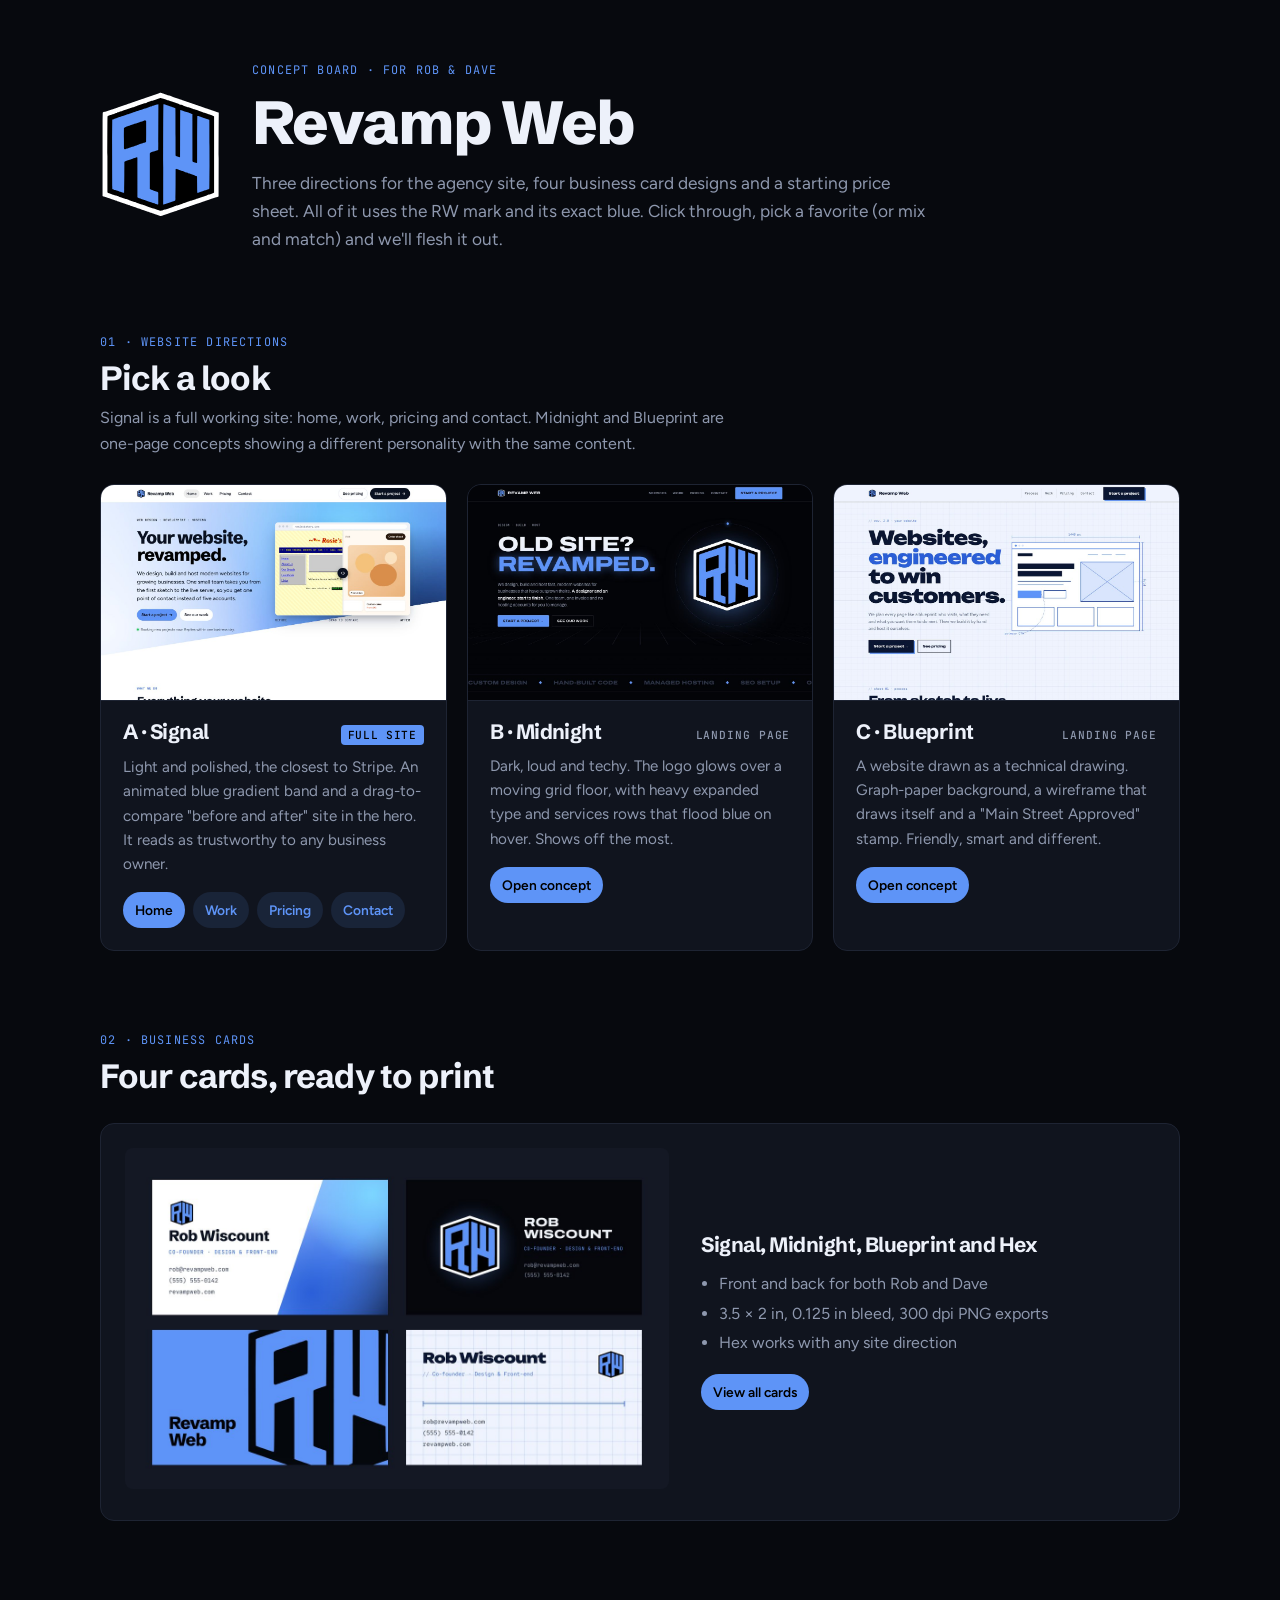
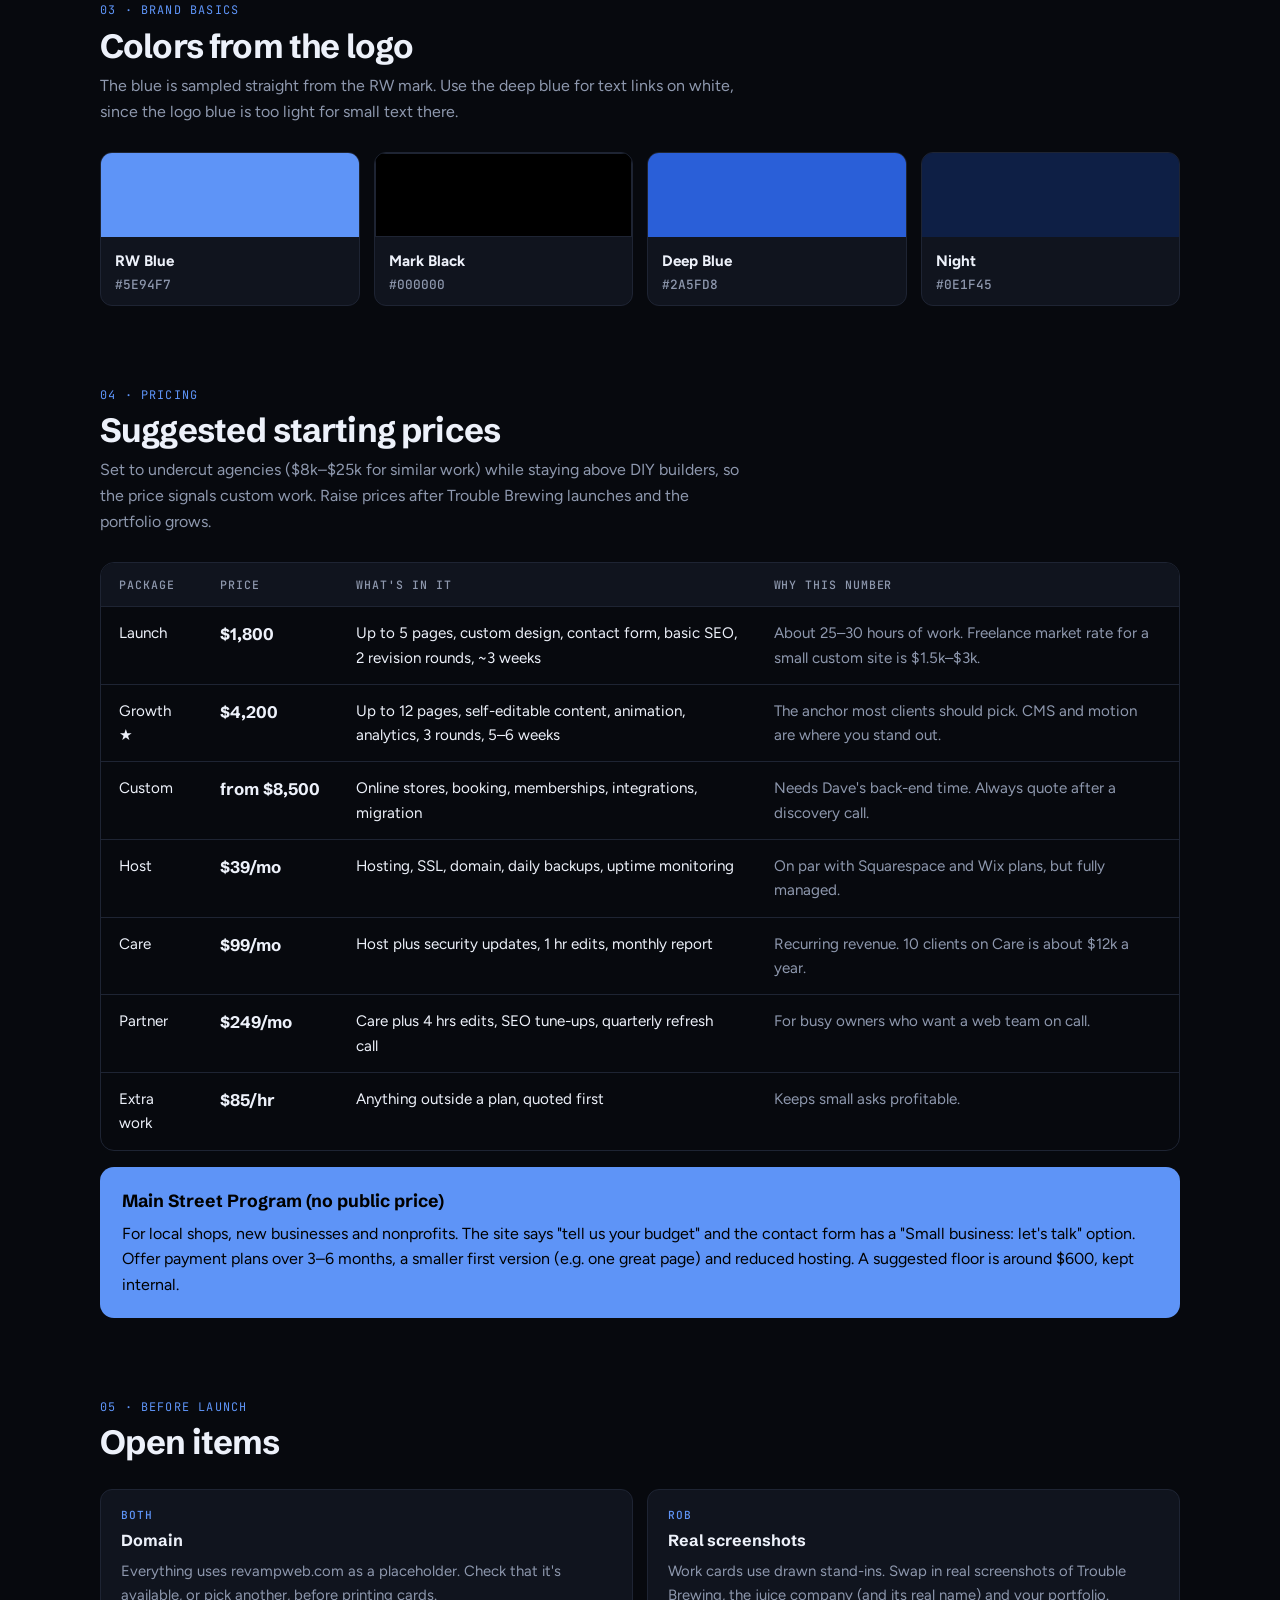
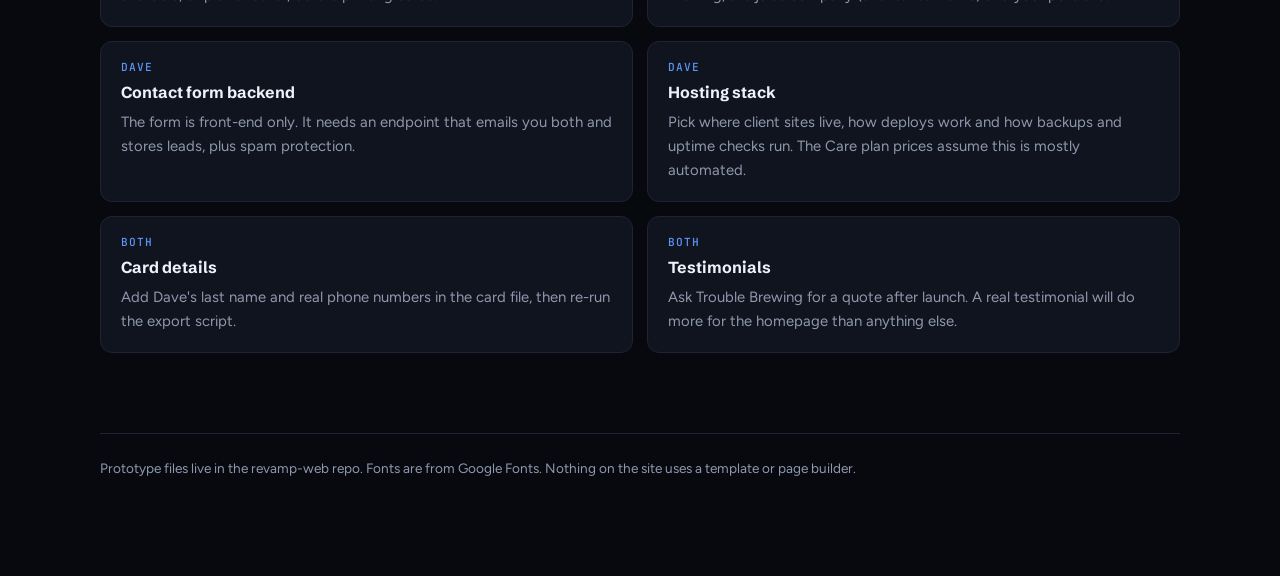
==== index.html @ d86d0ff5 "Add Revamp Web site concepts, brand assets and business cards - Signal: full 4-page site (home, work" ====
<!doctype html>
<html lang="en">
<head>
<meta charset="utf-8">
<meta name="viewport" content="width=device-width, initial-scale=1, viewport-fit=cover">
<title>Revamp Web Concepts</title>
<meta name="claude:viewport-fit-sides" content="cover">
<link rel="icon" href="assets/brand/rw-logo.svg" type="image/svg+xml">
<link rel="preconnect" href="https://fonts.googleapis.com">
<link rel="preconnect" href="https://fonts.gstatic.com" crossorigin>
<link rel="stylesheet" href="https://fonts.googleapis.com/css2?family=Figtree:wght@400;500;600;700&family=JetBrains+Mono:wght@500&family=Schibsted+Grotesk:wght@700;800&display=swap">
<style>
/* Concept board for Rob and Dave. Single dark look on purpose: the logo's black.
   Layout: one reading column, concept cards in a 3-up grid, reference tables below. */
:root {
  --bg: #07090E;
  --panel: #10141E;
  --line: #1E2433;
  --text: #EDF1FA;
  --dim: #8E98AE;
  --blue: #5E94F7;
  --display: "Schibsted Grotesk", "Helvetica Neue", Arial, sans-serif;
  --body: "Figtree", system-ui, sans-serif;
  --mono: "JetBrains Mono", ui-monospace, Menlo, monospace;
  color-scheme: dark;
}
*, *::before, *::after { box-sizing: border-box; }
[hidden] { display: none !important; }
body { margin: 0; background: var(--bg); color: var(--text); font-family: var(--body); line-height: 1.6; -webkit-font-smoothing: antialiased; }
a { color: var(--blue); }
:focus-visible { outline: 2px solid var(--blue); outline-offset: 3px; border-radius: 4px; }
h1, h2, h3 { font-family: var(--display); margin: 0; letter-spacing: -0.025em; line-height: 1.1; text-wrap: balance; }
p { margin: 0; }
.wrap { max-width: 1120px; margin-inline: auto; padding-block: 56px 96px; padding-left: max(20px, env(safe-area-inset-left, 0px)); padding-right: max(20px, env(safe-area-inset-right, 0px)); display: grid; gap: 80px; }
@media (max-width: 480px) { .wrap { padding-left: max(16px, env(safe-area-inset-left, 0px)); padding-right: max(16px, env(safe-area-inset-right, 0px)); } }
.wrap > * { min-width: 0; }
.label { font-family: var(--mono); font-size: .74rem; letter-spacing: .1em; text-transform: uppercase; color: var(--blue); }

.intro { display: grid; grid-template-columns: auto minmax(0, 1fr); gap: 32px; align-items: center; }
.intro img { width: 120px; }
.intro h1 { font-size: clamp(2.2rem, 1.4rem + 3vw, 3.8rem); font-weight: 800; margin-top: 8px; }
.intro p { color: var(--dim); margin-top: 14px; max-width: 62ch; font-size: 1.08rem; }
@media (max-width: 600px) { .intro { grid-template-columns: minmax(0, 1fr); } .intro img { width: 84px; } }

.sec-head { display: grid; gap: 8px; margin-bottom: 28px; }
.sec-head h2 { font-size: clamp(1.5rem, 1.2rem + 1.2vw, 2.1rem); }
.sec-head p { color: var(--dim); max-width: 64ch; }

.concepts { display: grid; grid-template-columns: repeat(3, minmax(0, 1fr)); gap: 20px; }
.concept { background: var(--panel); border: 1px solid var(--line); border-radius: 14px; overflow: hidden; display: grid; grid-template-rows: auto 1fr; transition: border-color .25s, transform .3s; }
.concept:hover { border-color: var(--blue); transform: translateY(-3px); }
.concept img { width: 100%; aspect-ratio: 16 / 10; object-fit: cover; object-position: top; display: block; border-bottom: 1px solid var(--line); max-width: 100%; }
.concept__body { padding: 20px 22px 22px; display: grid; gap: 10px; align-content: start; }
.concept h3 { font-size: 1.3rem; display: flex; justify-content: space-between; align-items: baseline; gap: 10px; }
.concept h3 span { font: 500 .7rem var(--mono); letter-spacing: .08em; text-transform: uppercase; color: var(--dim); }
.concept p { color: var(--dim); font-size: .95rem; }
.links { display: flex; flex-wrap: wrap; gap: 8px; margin-top: 6px; }
.links a { font-size: .86rem; font-weight: 600; text-decoration: none; padding: 7px 12px; border-radius: 99px; background: rgba(94,148,247,.12); }
.links a:first-child { background: var(--blue); color: #000; }
.links a:hover { background: rgba(94,148,247,.25); }
.links a:first-child:hover { background: #7AA8FA; }
.concept h3 .pick { font: 500 .7rem var(--mono); color: #000; background: var(--blue); padding: 3px 7px; border-radius: 4px; letter-spacing: .06em; }
@media (max-width: 900px) { .concepts { grid-template-columns: minmax(0, 1fr); max-width: 560px; } }

.cards-row { display: grid; grid-template-columns: minmax(0, 1.2fr) minmax(0, 1fr); gap: 32px; align-items: center; background: var(--panel); border: 1px solid var(--line); border-radius: 14px; padding: 24px; }
.cards-row img { width: 100%; border-radius: 8px; max-width: 100%; }
.cards-row ul { margin: 14px 0 18px; padding-left: 18px; color: var(--dim); display: grid; gap: 4px; }
@media (max-width: 800px) { .cards-row { grid-template-columns: minmax(0, 1fr); } }

.brand { display: grid; grid-template-columns: repeat(4, minmax(0, 1fr)); gap: 14px; }
.swatch { border-radius: 12px; overflow: hidden; border: 1px solid var(--line); background: var(--panel); }
.swatch i { display: block; height: 84px; }
.swatch div { padding: 12px 14px; display: grid; gap: 2px; }
.swatch b { font-size: .95rem; }
.swatch code { font: 500 .8rem var(--mono); color: var(--dim); user-select: all; }
@media (max-width: 760px) { .brand { grid-template-columns: repeat(2, minmax(0, 1fr)); } }

.table-wrap { overflow-x: auto; border: 1px solid var(--line); border-radius: 14px; }
table { width: 100%; border-collapse: collapse; min-width: 640px; font-size: .95rem; }
th, td { padding: 14px 18px; text-align: left; border-bottom: 1px solid var(--line); vertical-align: top; }
thead th { font: 500 .72rem var(--mono); letter-spacing: .08em; text-transform: uppercase; color: var(--dim); background: var(--panel); }
tbody tr:last-child td { border-bottom: 0; }
td.num { font-family: var(--display); font-weight: 700; white-space: nowrap; font-size: 1.05rem; }
td.why { color: var(--dim); }
.ms { margin-top: 16px; padding: 20px 22px; border-radius: 14px; background: var(--blue); color: #000; display: grid; gap: 6px; }
.ms b { font-family: var(--display); font-size: 1.1rem; }

.todo { display: grid; grid-template-columns: repeat(2, minmax(0, 1fr)); gap: 14px; }
.todo div { background: var(--panel); border: 1px solid var(--line); border-radius: 12px; padding: 18px 20px; display: grid; gap: 6px; align-content: start; }
.todo b { font-family: var(--display); }
.todo p { color: var(--dim); font-size: .93rem; }
.todo .who { font: 500 .7rem var(--mono); letter-spacing: .08em; text-transform: uppercase; color: var(--blue); }
@media (max-width: 700px) { .todo { grid-template-columns: minmax(0, 1fr); } }
footer { color: var(--dim); font-size: .85rem; border-top: 1px solid var(--line); padding-top: 24px; }
</style>
</head>
<body>
<div class="wrap">
  <header class="intro">
    <img src="assets/brand/rw-logo.svg" alt="Revamp Web logo">
    <div>
      <span class="label">Concept board · for Rob &amp; Dave</span>
      <h1>Revamp Web</h1>
      <p>Three directions for the agency site, four business card designs and a starting price sheet. All of it uses the RW mark and its exact blue. Click through, pick a favorite (or mix and match) and we'll flesh it out.</p>
    </div>
  </header>

  <section>
    <div class="sec-head">
      <span class="label">01 · Website directions</span>
      <h2>Pick a look</h2>
      <p>Signal is a full working site: home, work, pricing and contact. Midnight and Blueprint are one-page concepts showing a different personality with the same content.</p>
    </div>
    <div class="concepts">
      <article class="concept">
        <a href="site/index.html"><img src="assets/previews/signal.jpg" alt="Signal concept homepage"></a>
        <div class="concept__body">
          <h3>A · Signal <span class="pick">Full site</span></h3>
          <p>Light and polished, the closest to Stripe. An animated blue gradient band and a drag-to-compare "before and after" site in the hero. It reads as trustworthy to any business owner.</p>
          <div class="links"><a href="site/index.html">Home</a><a href="site/work.html">Work</a><a href="site/pricing.html">Pricing</a><a href="site/contact.html">Contact</a></div>
        </div>
      </article>
      <article class="concept">
        <a href="concepts/midnight.html"><img src="assets/previews/midnight.jpg" alt="Midnight concept homepage"></a>
        <div class="concept__body">
          <h3>B · Midnight <span>Landing page</span></h3>
          <p>Dark, loud and techy. The logo glows over a moving grid floor, with heavy expanded type and services rows that flood blue on hover. Shows off the most.</p>
          <div class="links"><a href="concepts/midnight.html">Open concept</a></div>
        </div>
      </article>
      <article class="concept">
        <a href="concepts/blueprint.html"><img src="assets/previews/blueprint.jpg" alt="Blueprint concept homepage"></a>
        <div class="concept__body">
          <h3>C · Blueprint <span>Landing page</span></h3>
          <p>A website drawn as a technical drawing. Graph-paper background, a wireframe that draws itself and a "Main Street Approved" stamp. Friendly, smart and different.</p>
          <div class="links"><a href="concepts/blueprint.html">Open concept</a></div>
        </div>
      </article>
    </div>
  </section>

  <section>
    <div class="sec-head">
      <span class="label">02 · Business cards</span>
      <h2>Four cards, ready to print</h2>
    </div>
    <div class="cards-row">
      <a href="business-cards/index.html"><img src="assets/previews/cards.jpg" alt="Four business card front designs"></a>
      <div>
        <h3 style="font-size:1.3rem">Signal, Midnight, Blueprint and Hex</h3>
        <ul>
          <li>Front and back for both Rob and Dave</li>
          <li>3.5 × 2 in, 0.125 in bleed, 300 dpi PNG exports</li>
          <li>Hex works with any site direction</li>
        </ul>
        <div class="links"><a href="business-cards/index.html">View all cards</a></div>
      </div>
    </div>
  </section>

  <section>
    <div class="sec-head">
      <span class="label">03 · Brand basics</span>
      <h2>Colors from the logo</h2>
      <p>The blue is sampled straight from the RW mark. Use the deep blue for text links on white, since the logo blue is too light for small text there.</p>
    </div>
    <div class="brand">
      <div class="swatch"><i style="background:#5E94F7"></i><div><b>RW Blue</b><code>#5E94F7</code></div></div>
      <div class="swatch"><i style="background:#000000;box-shadow:inset 0 0 0 1px #1E2433"></i><div><b>Mark Black</b><code>#000000</code></div></div>
      <div class="swatch"><i style="background:#2A5FD8"></i><div><b>Deep Blue</b><code>#2A5FD8</code></div></div>
      <div class="swatch"><i style="background:#0E1F45"></i><div><b>Night</b><code>#0E1F45</code></div></div>
    </div>
  </section>

  <section>
    <div class="sec-head">
      <span class="label">04 · Pricing</span>
      <h2>Suggested starting prices</h2>
      <p>Set to undercut agencies ($8k–$25k for similar work) while staying above DIY builders, so the price signals custom work. Raise prices after Trouble Brewing launches and the portfolio grows.</p>
    </div>
    <div class="table-wrap">
      <table>
        <thead><tr><th>Package</th><th>Price</th><th>What's in it</th><th>Why this number</th></tr></thead>
        <tbody>
          <tr><td>Launch</td><td class="num">$1,800</td><td>Up to 5 pages, custom design, contact form, basic SEO, 2 revision rounds, ~3 weeks</td><td class="why">About 25–30 hours of work. Freelance market rate for a small custom site is $1.5k–$3k.</td></tr>
          <tr><td>Growth ★</td><td class="num">$4,200</td><td>Up to 12 pages, self-editable content, animation, analytics, 3 rounds, 5–6 weeks</td><td class="why">The anchor most clients should pick. CMS and motion are where you stand out.</td></tr>
          <tr><td>Custom</td><td class="num">from $8,500</td><td>Online stores, booking, memberships, integrations, migration</td><td class="why">Needs Dave's back-end time. Always quote after a discovery call.</td></tr>
          <tr><td>Host</td><td class="num">$39/mo</td><td>Hosting, SSL, domain, daily backups, uptime monitoring</td><td class="why">On par with Squarespace and Wix plans, but fully managed.</td></tr>
          <tr><td>Care</td><td class="num">$99/mo</td><td>Host plus security updates, 1 hr edits, monthly report</td><td class="why">Recurring revenue. 10 clients on Care is about $12k a year.</td></tr>
          <tr><td>Partner</td><td class="num">$249/mo</td><td>Care plus 4 hrs edits, SEO tune-ups, quarterly refresh call</td><td class="why">For busy owners who want a web team on call.</td></tr>
          <tr><td>Extra work</td><td class="num">$85/hr</td><td>Anything outside a plan, quoted first</td><td class="why">Keeps small asks profitable.</td></tr>
        </tbody>
      </table>
    </div>
    <div class="ms">
      <b>Main Street Program (no public price)</b>
      <span>For local shops, new businesses and nonprofits. The site says "tell us your budget" and the contact form has a "Small business: let's talk" option. Offer payment plans over 3–6 months, a smaller first version (e.g. one great page) and reduced hosting. A suggested floor is around $600, kept internal.</span>
    </div>
  </section>

  <section>
    <div class="sec-head">
      <span class="label">05 · Before launch</span>
      <h2>Open items</h2>
    </div>
    <div class="todo">
      <div><span class="who">Both</span><b>Domain</b><p>Everything uses revampweb.com as a placeholder. Check that it's available, or pick another, before printing cards.</p></div>
      <div><span class="who">Rob</span><b>Real screenshots</b><p>Work cards use drawn stand-ins. Swap in real screenshots of Trouble Brewing, the juice company (and its real name) and your portfolio.</p></div>
      <div><span class="who">Dave</span><b>Contact form backend</b><p>The form is front-end only. It needs an endpoint that emails you both and stores leads, plus spam protection.</p></div>
      <div><span class="who">Dave</span><b>Hosting stack</b><p>Pick where client sites live, how deploys work and how backups and uptime checks run. The Care plan prices assume this is mostly automated.</p></div>
      <div><span class="who">Both</span><b>Card details</b><p>Add Dave's last name and real phone numbers in the card file, then re-run the export script.</p></div>
      <div><span class="who">Both</span><b>Testimonials</b><p>Ask Trouble Brewing for a quote after launch. A real testimonial will do more for the homepage than anything else.</p></div>
    </div>
  </section>

  <footer>Prototype files live in the revamp-web repo. Fonts are from Google Fonts. Nothing on the site uses a template or page builder.</footer>
</div>
</body>
</html>
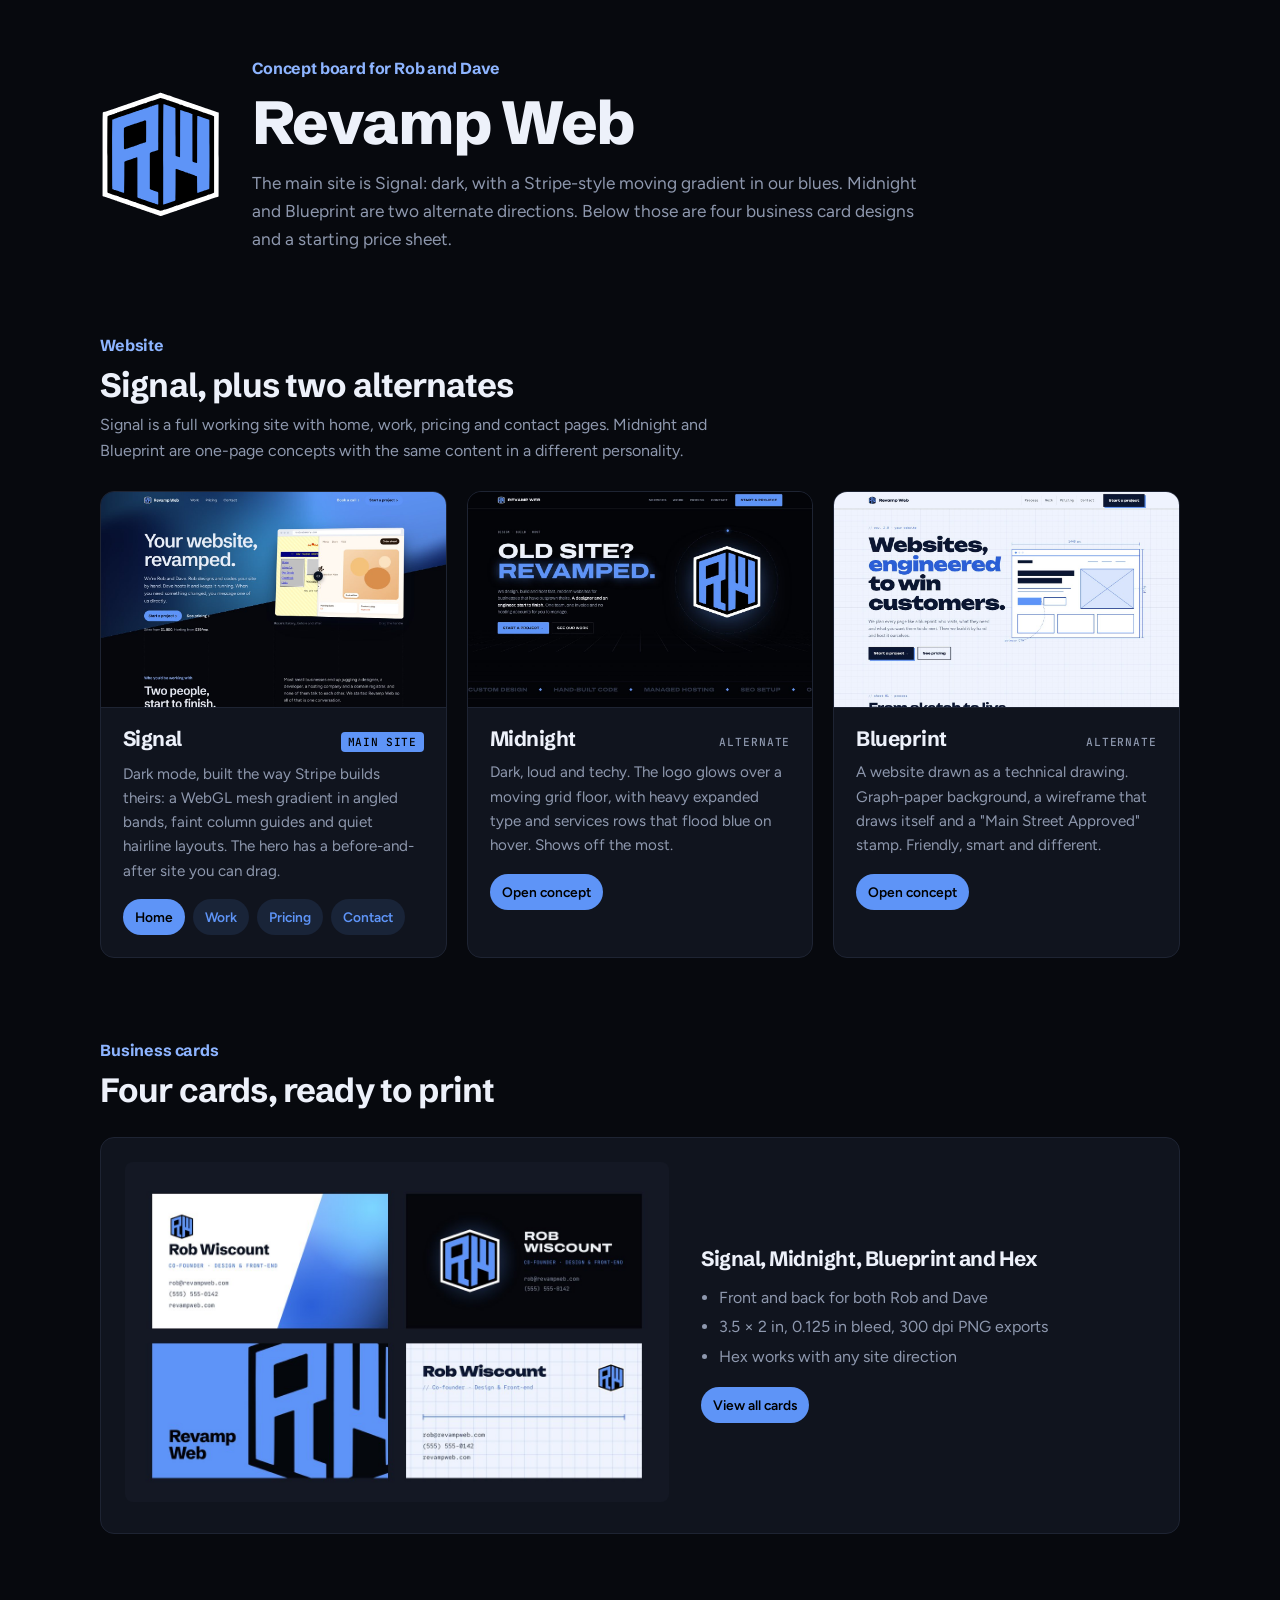
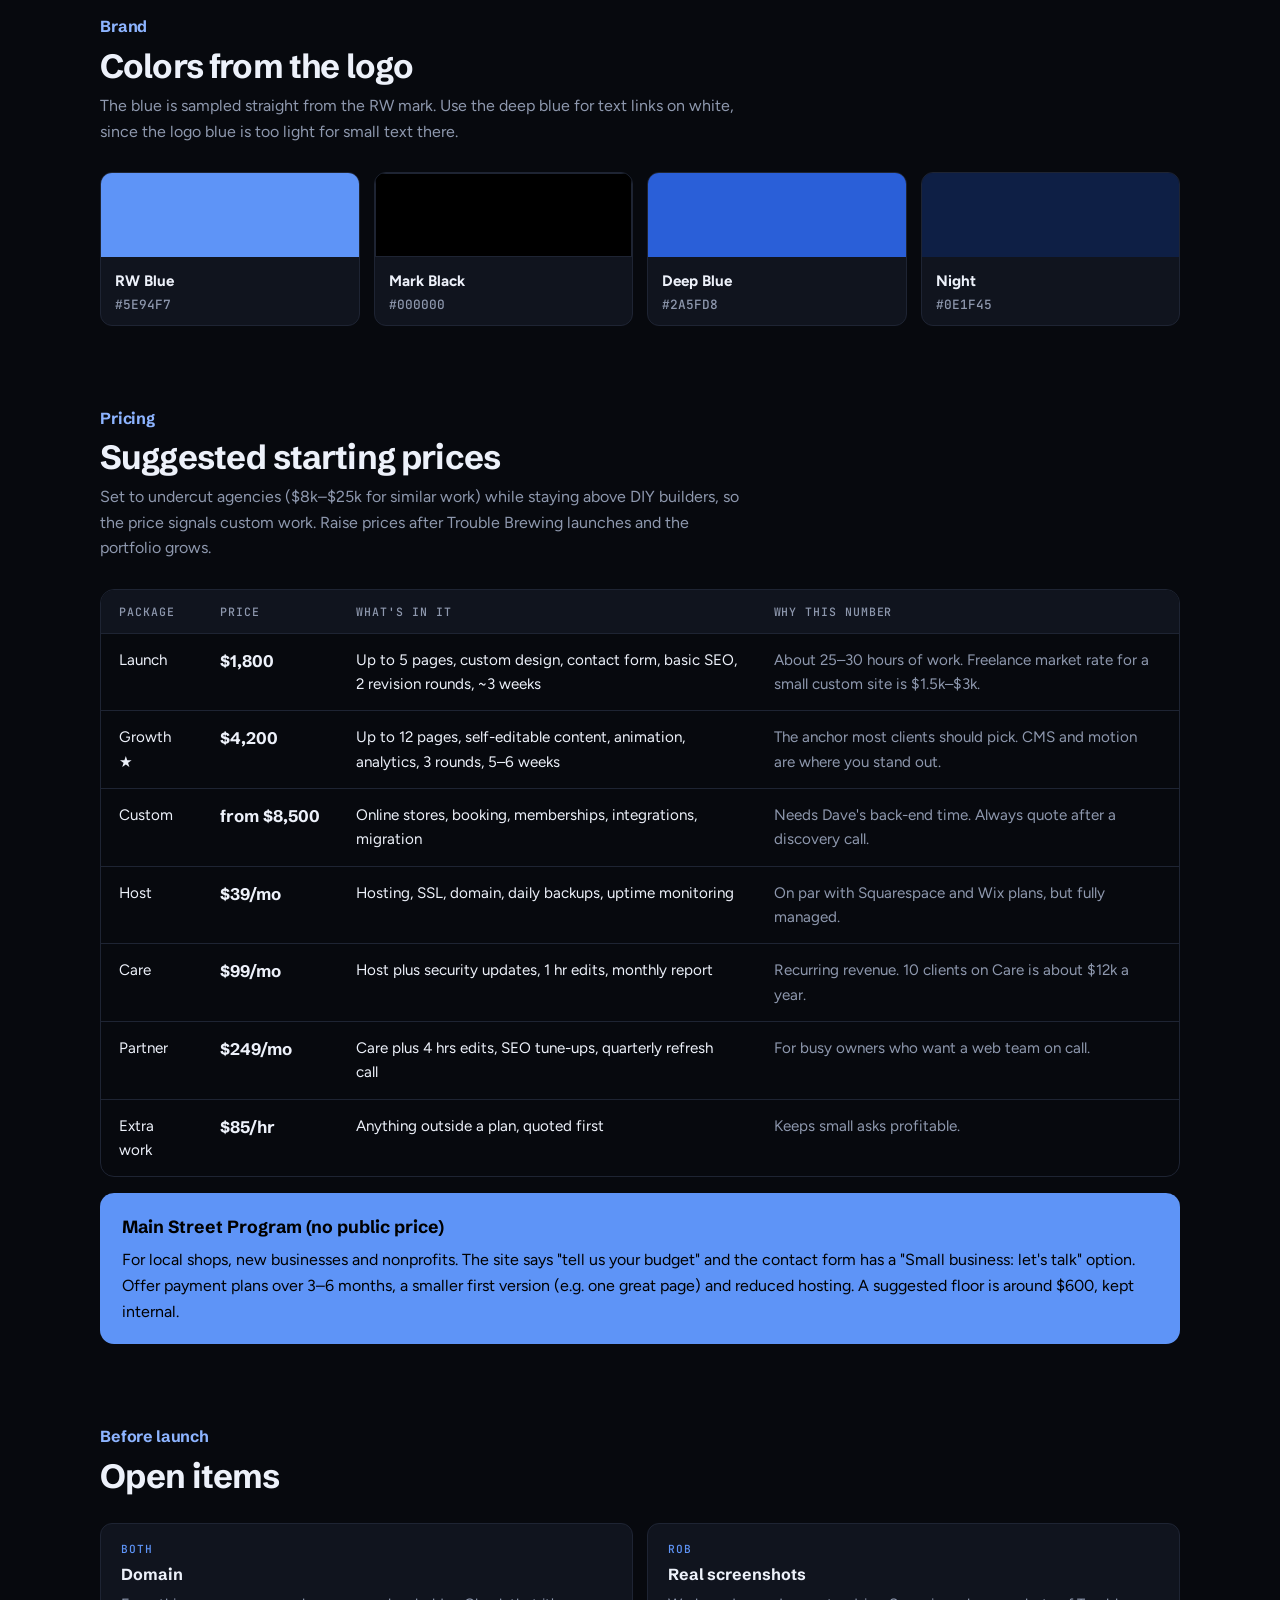
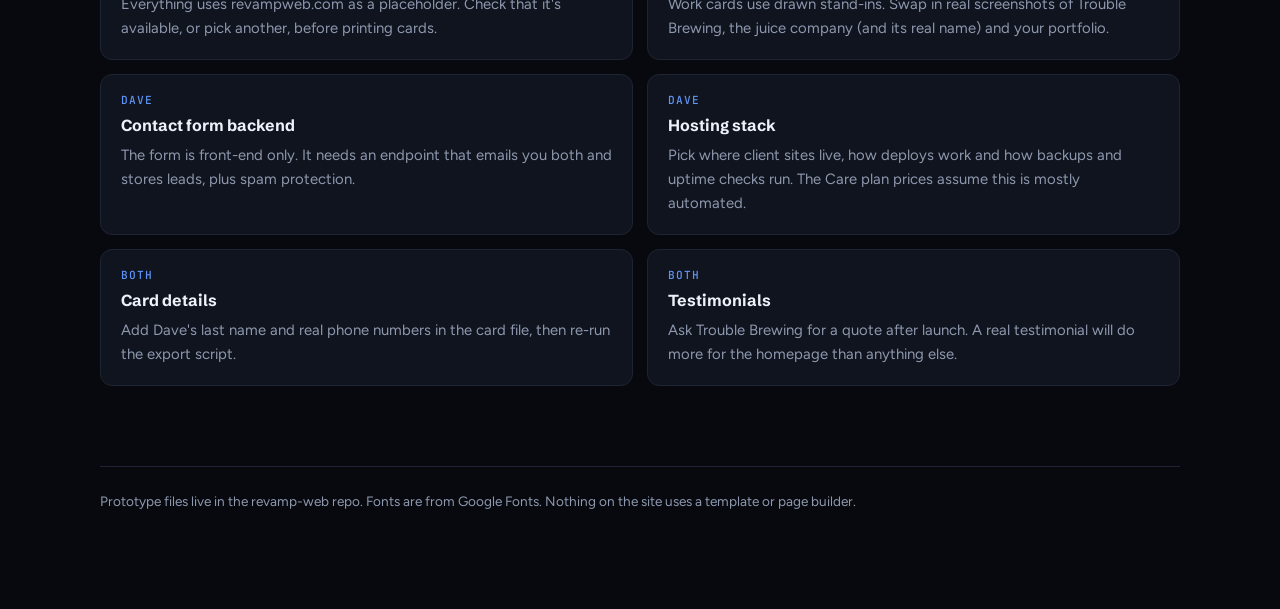
==== commit c01d2056: "Rebuild Signal in dark mode with a WebGL mesh gradient - New gradient.js: noise-displaced plane mesh" ====
--- a/index.html
+++ b/index.html
@@ -34,7 +34,7 @@
 .wrap { max-width: 1120px; margin-inline: auto; padding-block: 56px 96px; padding-left: max(20px, env(safe-area-inset-left, 0px)); padding-right: max(20px, env(safe-area-inset-right, 0px)); display: grid; gap: 80px; }
 @media (max-width: 480px) { .wrap { padding-left: max(16px, env(safe-area-inset-left, 0px)); padding-right: max(16px, env(safe-area-inset-right, 0px)); } }
 .wrap > * { min-width: 0; }
-.label { font-family: var(--mono); font-size: .74rem; letter-spacing: .1em; text-transform: uppercase; color: var(--blue); }
+.label { font-family: var(--display); font-weight: 700; font-size: 1rem; letter-spacing: -0.01em; color: #8DB4FF; }
 
 .intro { display: grid; grid-template-columns: auto minmax(0, 1fr); gap: 32px; align-items: center; }
 .intro img { width: 120px; }
@@ -99,31 +99,31 @@
   <header class="intro">
     <img src="assets/brand/rw-logo.svg" alt="Revamp Web logo">
     <div>
-      <span class="label">Concept board · for Rob &amp; Dave</span>
+      <span class="label">Concept board for Rob and Dave</span>
       <h1>Revamp Web</h1>
-      <p>Three directions for the agency site, four business card designs and a starting price sheet. All of it uses the RW mark and its exact blue. Click through, pick a favorite (or mix and match) and we'll flesh it out.</p>
+      <p>The main site is Signal: dark, with a Stripe-style moving gradient in our blues. Midnight and Blueprint are two alternate directions. Below those are four business card designs and a starting price sheet.</p>
     </div>
   </header>
 
   <section>
     <div class="sec-head">
-      <span class="label">01 · Website directions</span>
-      <h2>Pick a look</h2>
-      <p>Signal is a full working site: home, work, pricing and contact. Midnight and Blueprint are one-page concepts showing a different personality with the same content.</p>
+      <span class="label">Website</span>
+      <h2>Signal, plus two alternates</h2>
+      <p>Signal is a full working site with home, work, pricing and contact pages. Midnight and Blueprint are one-page concepts with the same content in a different personality.</p>
     </div>
     <div class="concepts">
       <article class="concept">
         <a href="site/index.html"><img src="assets/previews/signal.jpg" alt="Signal concept homepage"></a>
         <div class="concept__body">
-          <h3>A · Signal <span class="pick">Full site</span></h3>
-          <p>Light and polished, the closest to Stripe. An animated blue gradient band and a drag-to-compare "before and after" site in the hero. It reads as trustworthy to any business owner.</p>
+          <h3>Signal <span class="pick">Main site</span></h3>
+          <p>Dark mode, built the way Stripe builds theirs: a WebGL mesh gradient in angled bands, faint column guides and quiet hairline layouts. The hero has a before-and-after site you can drag.</p>
           <div class="links"><a href="site/index.html">Home</a><a href="site/work.html">Work</a><a href="site/pricing.html">Pricing</a><a href="site/contact.html">Contact</a></div>
         </div>
       </article>
       <article class="concept">
         <a href="concepts/midnight.html"><img src="assets/previews/midnight.jpg" alt="Midnight concept homepage"></a>
         <div class="concept__body">
-          <h3>B · Midnight <span>Landing page</span></h3>
+          <h3>Midnight <span>Alternate</span></h3>
           <p>Dark, loud and techy. The logo glows over a moving grid floor, with heavy expanded type and services rows that flood blue on hover. Shows off the most.</p>
           <div class="links"><a href="concepts/midnight.html">Open concept</a></div>
         </div>
@@ -131,7 +131,7 @@
       <article class="concept">
         <a href="concepts/blueprint.html"><img src="assets/previews/blueprint.jpg" alt="Blueprint concept homepage"></a>
         <div class="concept__body">
-          <h3>C · Blueprint <span>Landing page</span></h3>
+          <h3>Blueprint <span>Alternate</span></h3>
           <p>A website drawn as a technical drawing. Graph-paper background, a wireframe that draws itself and a "Main Street Approved" stamp. Friendly, smart and different.</p>
           <div class="links"><a href="concepts/blueprint.html">Open concept</a></div>
         </div>
@@ -141,7 +141,7 @@
 
   <section>
     <div class="sec-head">
-      <span class="label">02 · Business cards</span>
+      <span class="label">Business cards</span>
       <h2>Four cards, ready to print</h2>
     </div>
     <div class="cards-row">
@@ -160,7 +160,7 @@
 
   <section>
     <div class="sec-head">
-      <span class="label">03 · Brand basics</span>
+      <span class="label">Brand</span>
       <h2>Colors from the logo</h2>
       <p>The blue is sampled straight from the RW mark. Use the deep blue for text links on white, since the logo blue is too light for small text there.</p>
     </div>
@@ -174,7 +174,7 @@
 
   <section>
     <div class="sec-head">
-      <span class="label">04 · Pricing</span>
+      <span class="label">Pricing</span>
       <h2>Suggested starting prices</h2>
       <p>Set to undercut agencies ($8k–$25k for similar work) while staying above DIY builders, so the price signals custom work. Raise prices after Trouble Brewing launches and the portfolio grows.</p>
     </div>
@@ -200,7 +200,7 @@
 
   <section>
     <div class="sec-head">
-      <span class="label">05 · Before launch</span>
+      <span class="label">Before launch</span>
       <h2>Open items</h2>
     </div>
     <div class="todo">
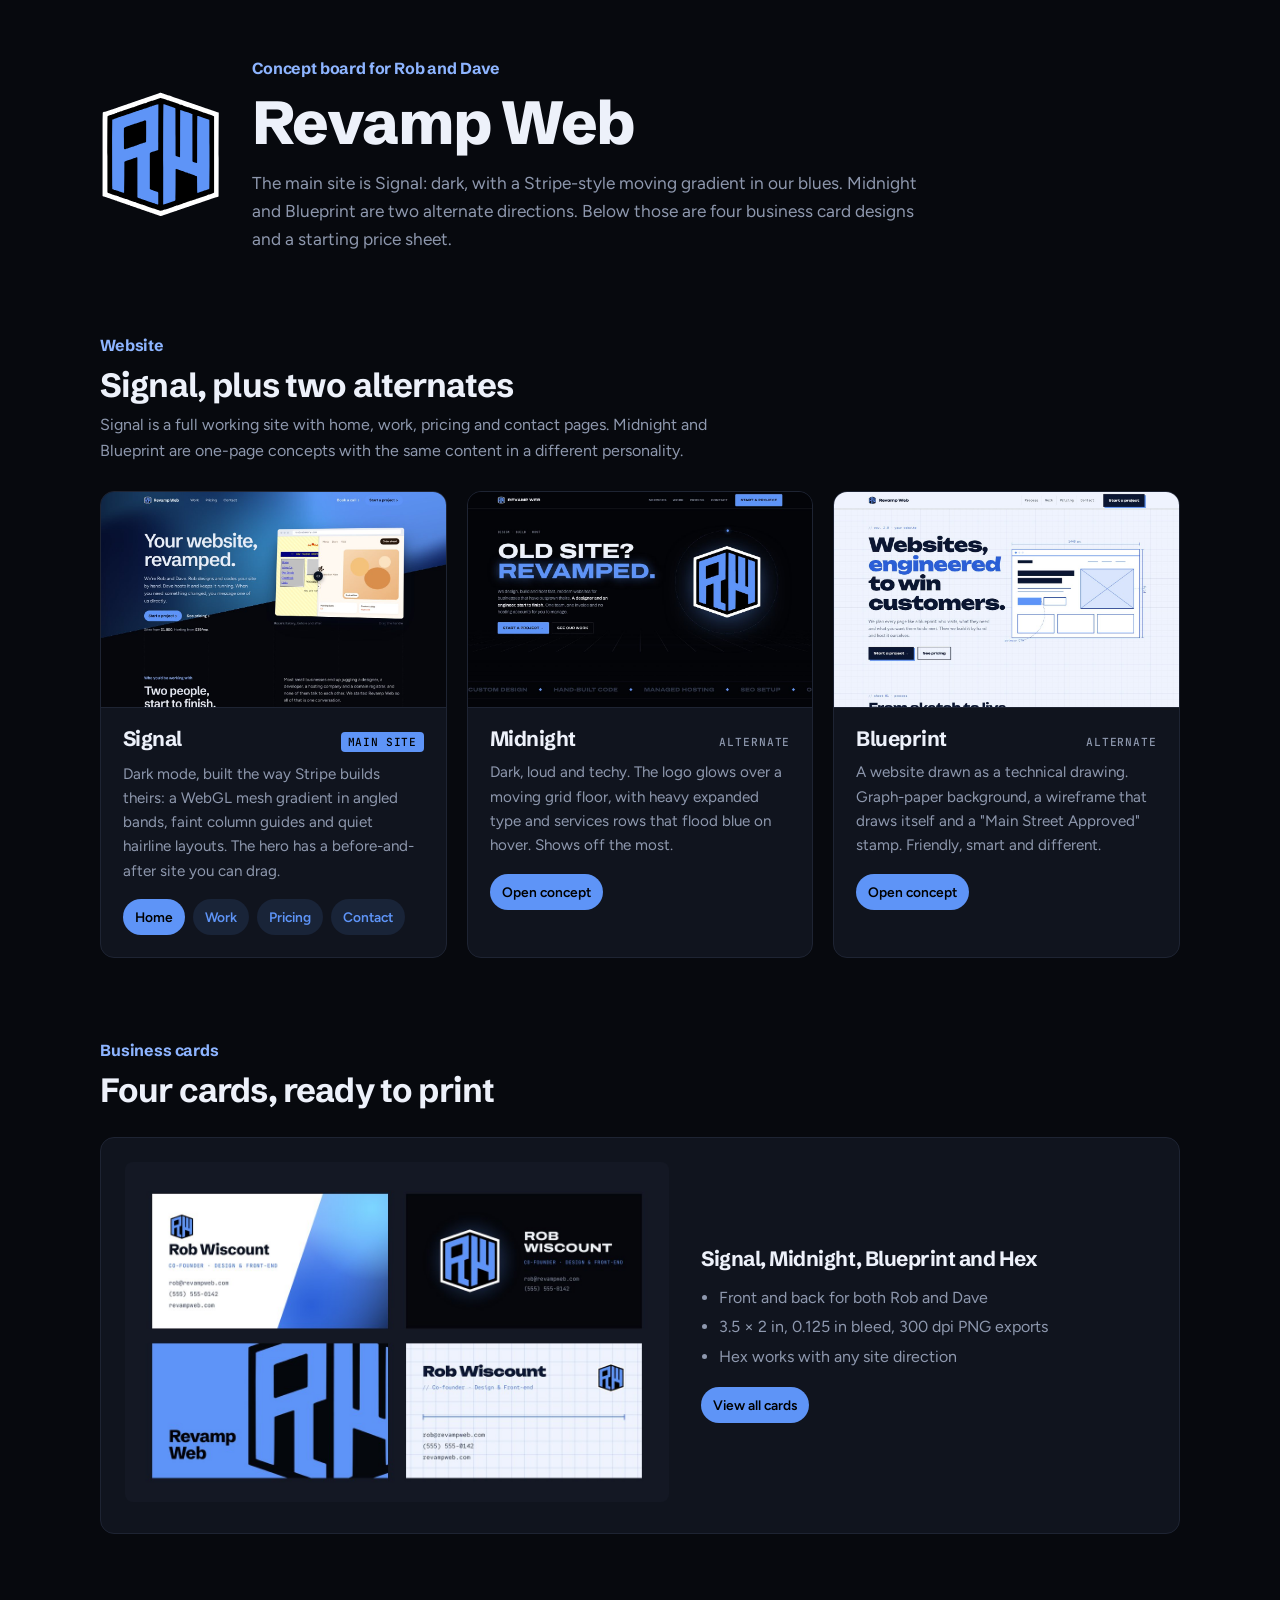
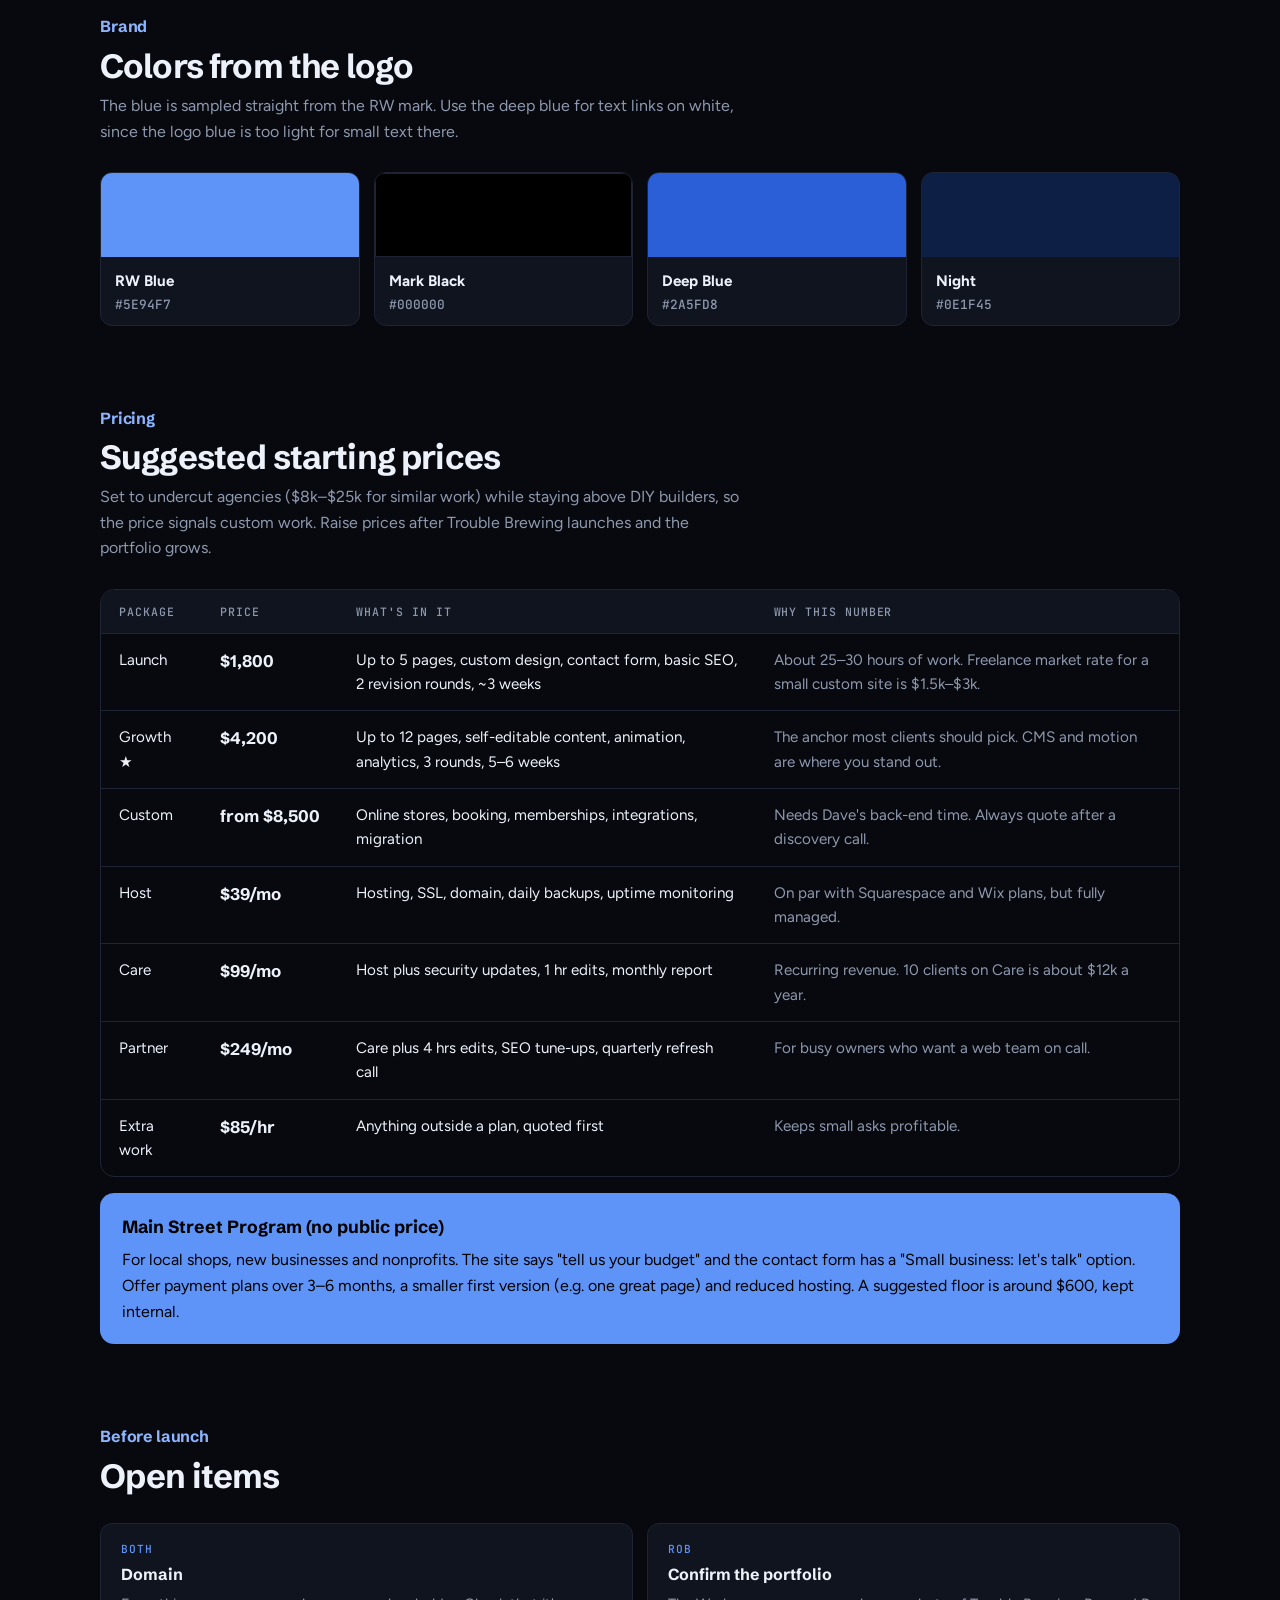
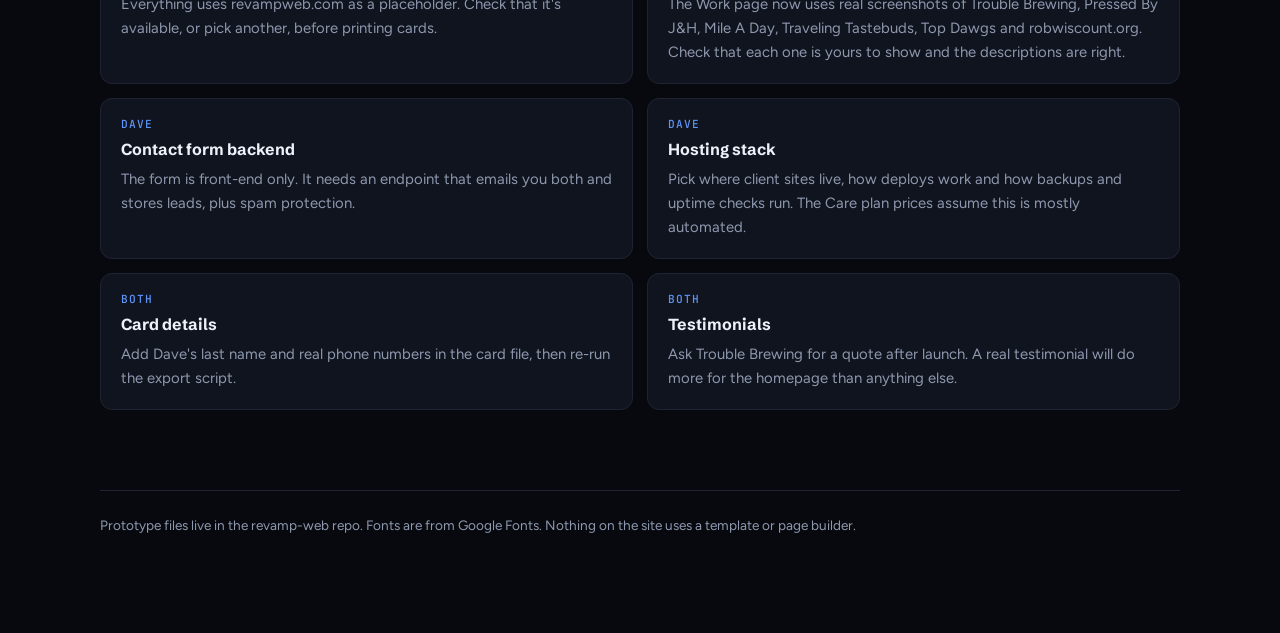
==== commit ea54ede4: "Use Rob's real projects as portfolio examples - Real screenshots of Trouble Brewing Coffee House, Pr" ====
--- a/index.html
+++ b/index.html
@@ -205,7 +205,7 @@
     </div>
     <div class="todo">
       <div><span class="who">Both</span><b>Domain</b><p>Everything uses revampweb.com as a placeholder. Check that it's available, or pick another, before printing cards.</p></div>
-      <div><span class="who">Rob</span><b>Real screenshots</b><p>Work cards use drawn stand-ins. Swap in real screenshots of Trouble Brewing, the juice company (and its real name) and your portfolio.</p></div>
+      <div><span class="who">Rob</span><b>Confirm the portfolio</b><p>The Work page now uses real screenshots of Trouble Brewing, Pressed By J&amp;H, Mile A Day, Traveling Tastebuds, Top Dawgs and robwiscount.org. Check that each one is yours to show and the descriptions are right.</p></div>
       <div><span class="who">Dave</span><b>Contact form backend</b><p>The form is front-end only. It needs an endpoint that emails you both and stores leads, plus spam protection.</p></div>
       <div><span class="who">Dave</span><b>Hosting stack</b><p>Pick where client sites live, how deploys work and how backups and uptime checks run. The Care plan prices assume this is mostly automated.</p></div>
       <div><span class="who">Both</span><b>Card details</b><p>Add Dave's last name and real phone numbers in the card file, then re-run the export script.</p></div>
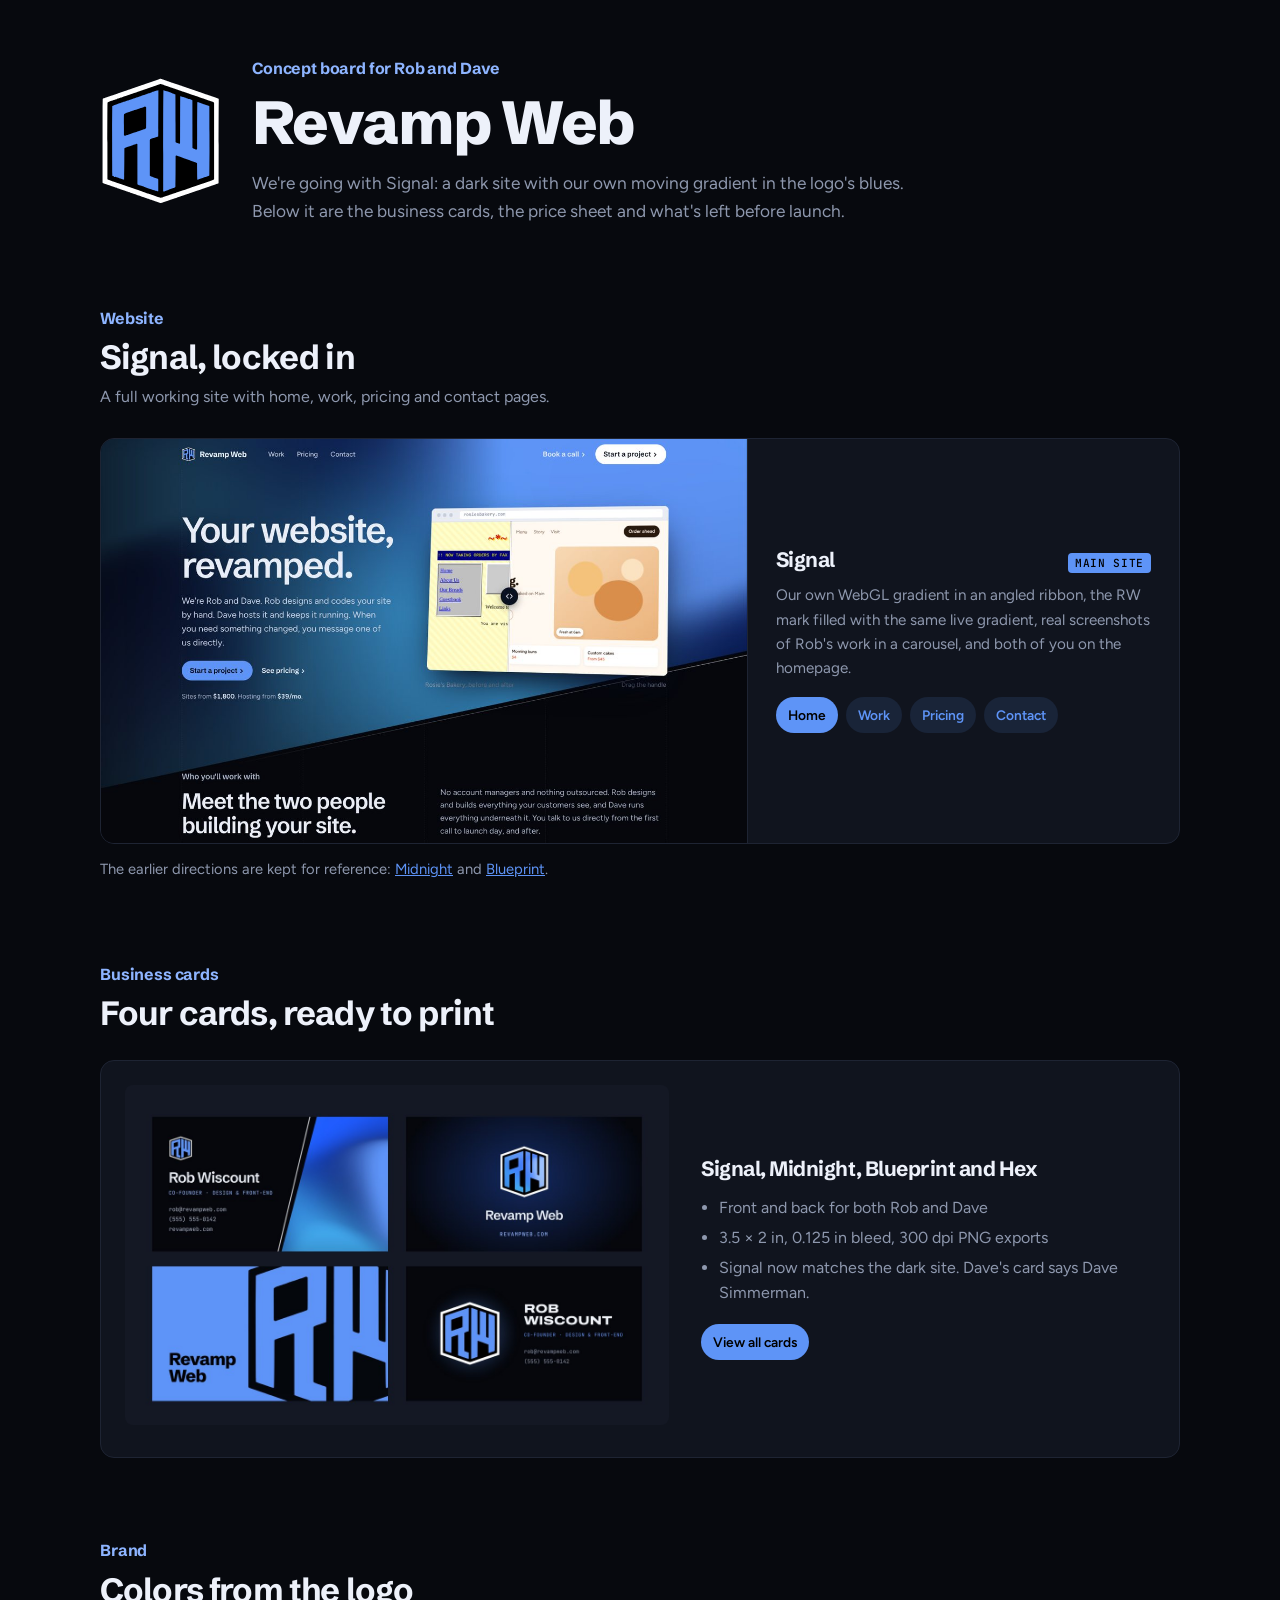
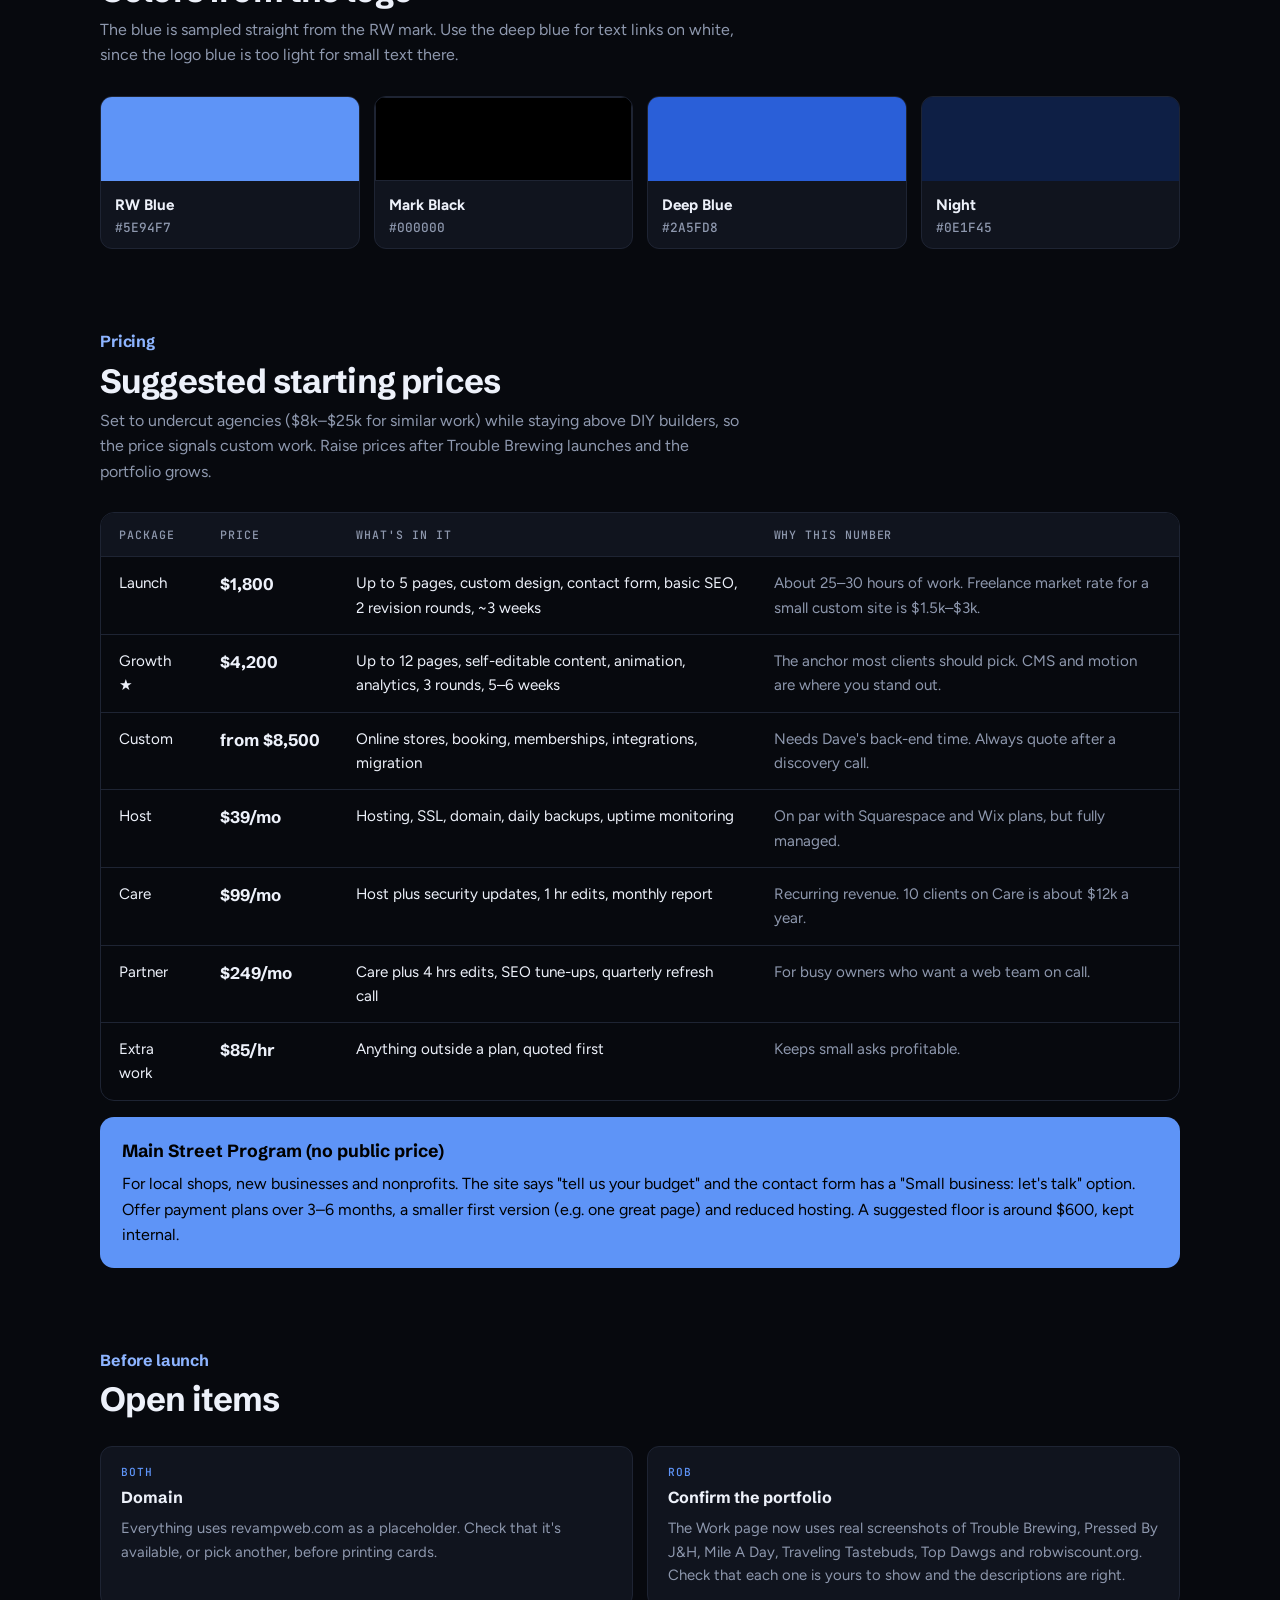
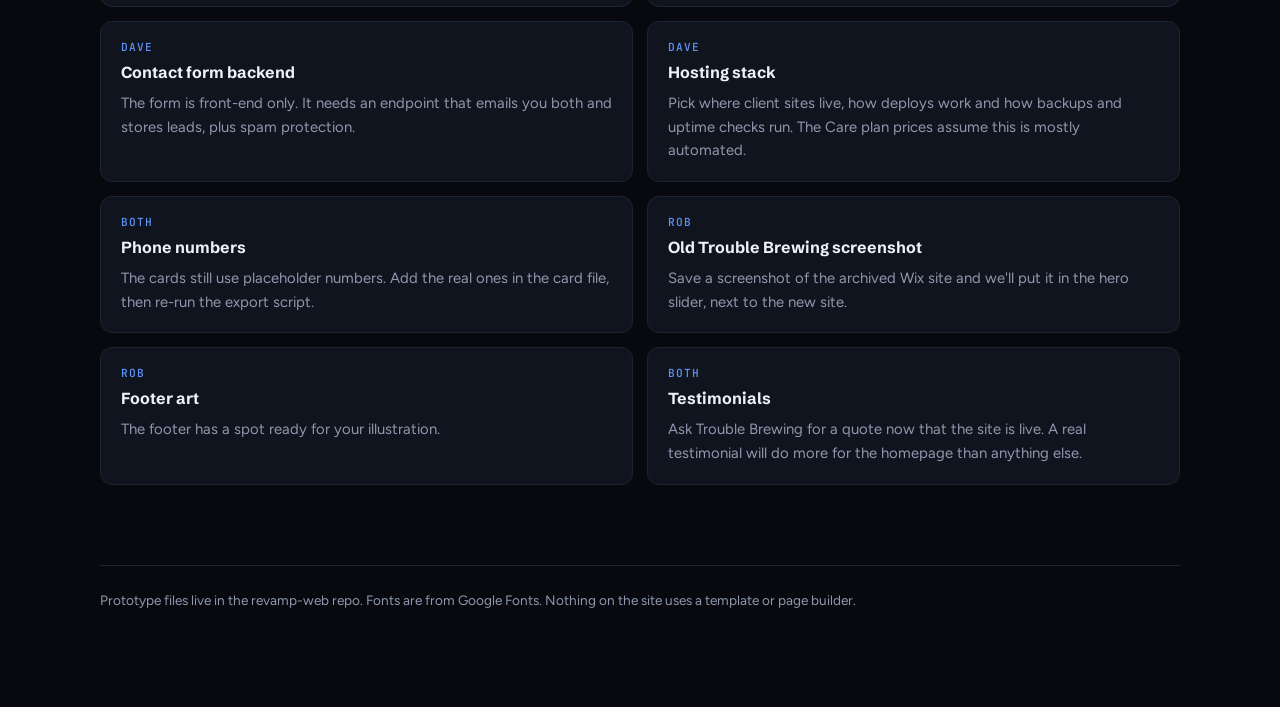
==== commit adaf6502: "Lock in Signal: team, launch checklist, work carousel, pricing, footer - Team section with Rob's and" ====
--- a/index.html
+++ b/index.html
@@ -59,6 +59,10 @@
 .links a:first-child { background: var(--blue); color: #000; }
 .links a:hover { background: rgba(94,148,247,.25); }
 .links a:first-child:hover { background: #7AA8FA; }
+.concept--main { display: grid; grid-template-columns: minmax(0, 1.5fr) minmax(0, 1fr); grid-template-rows: none; }
+.concept--main img { height: 100%; border-bottom: 0; border-right: 1px solid var(--line); }
+.concept--main .concept__body { align-content: center; padding: 28px; }
+@media (max-width: 800px) { .concept--main { grid-template-columns: minmax(0, 1fr); } .concept--main img { border-right: 0; border-bottom: 1px solid var(--line); } }
 .concept h3 .pick { font: 500 .7rem var(--mono); color: #000; background: var(--blue); padding: 3px 7px; border-radius: 4px; letter-spacing: .06em; }
 @media (max-width: 900px) { .concepts { grid-template-columns: minmax(0, 1fr); max-width: 560px; } }
 
@@ -101,42 +105,25 @@
     <div>
       <span class="label">Concept board for Rob and Dave</span>
       <h1>Revamp Web</h1>
-      <p>The main site is Signal: dark, with a Stripe-style moving gradient in our blues. Midnight and Blueprint are two alternate directions. Below those are four business card designs and a starting price sheet.</p>
+      <p>We're going with Signal: a dark site with our own moving gradient in the logo's blues. Below it are the business cards, the price sheet and what's left before launch.</p>
     </div>
   </header>
 
   <section>
     <div class="sec-head">
       <span class="label">Website</span>
-      <h2>Signal, plus two alternates</h2>
-      <p>Signal is a full working site with home, work, pricing and contact pages. Midnight and Blueprint are one-page concepts with the same content in a different personality.</p>
-    </div>
-    <div class="concepts">
-      <article class="concept">
-        <a href="site/index.html"><img src="assets/previews/signal.jpg" alt="Signal concept homepage"></a>
-        <div class="concept__body">
-          <h3>Signal <span class="pick">Main site</span></h3>
-          <p>Dark mode, built the way Stripe builds theirs: a WebGL mesh gradient in angled bands, faint column guides and quiet hairline layouts. The hero has a before-and-after site you can drag.</p>
-          <div class="links"><a href="site/index.html">Home</a><a href="site/work.html">Work</a><a href="site/pricing.html">Pricing</a><a href="site/contact.html">Contact</a></div>
-        </div>
-      </article>
-      <article class="concept">
-        <a href="concepts/midnight.html"><img src="assets/previews/midnight.jpg" alt="Midnight concept homepage"></a>
-        <div class="concept__body">
-          <h3>Midnight <span>Alternate</span></h3>
-          <p>Dark, loud and techy. The logo glows over a moving grid floor, with heavy expanded type and services rows that flood blue on hover. Shows off the most.</p>
-          <div class="links"><a href="concepts/midnight.html">Open concept</a></div>
-        </div>
-      </article>
-      <article class="concept">
-        <a href="concepts/blueprint.html"><img src="assets/previews/blueprint.jpg" alt="Blueprint concept homepage"></a>
-        <div class="concept__body">
-          <h3>Blueprint <span>Alternate</span></h3>
-          <p>A website drawn as a technical drawing. Graph-paper background, a wireframe that draws itself and a "Main Street Approved" stamp. Friendly, smart and different.</p>
-          <div class="links"><a href="concepts/blueprint.html">Open concept</a></div>
-        </div>
-      </article>
-    </div>
+      <h2>Signal, locked in</h2>
+      <p>A full working site with home, work, pricing and contact pages.</p>
+    </div>
+    <article class="concept concept--main">
+      <a href="site/index.html"><img src="assets/previews/signal.jpg" alt="Signal homepage"></a>
+      <div class="concept__body">
+        <h3>Signal <span class="pick">Main site</span></h3>
+        <p>Our own WebGL gradient in an angled ribbon, the RW mark filled with the same live gradient, real screenshots of Rob's work in a carousel, and both of you on the homepage.</p>
+        <div class="links"><a href="site/index.html">Home</a><a href="site/work.html">Work</a><a href="site/pricing.html">Pricing</a><a href="site/contact.html">Contact</a></div>
+      </div>
+    </article>
+    <p style="color:var(--dim);font-size:.92rem;margin-top:14px">The earlier directions are kept for reference: <a href="concepts/midnight.html">Midnight</a> and <a href="concepts/blueprint.html">Blueprint</a>.</p>
   </section>
 
   <section>
@@ -151,7 +138,7 @@
         <ul>
           <li>Front and back for both Rob and Dave</li>
           <li>3.5 × 2 in, 0.125 in bleed, 300 dpi PNG exports</li>
-          <li>Hex works with any site direction</li>
+          <li>Signal now matches the dark site. Dave's card says Dave Simmerman.</li>
         </ul>
         <div class="links"><a href="business-cards/index.html">View all cards</a></div>
       </div>
@@ -208,8 +195,10 @@
       <div><span class="who">Rob</span><b>Confirm the portfolio</b><p>The Work page now uses real screenshots of Trouble Brewing, Pressed By J&amp;H, Mile A Day, Traveling Tastebuds, Top Dawgs and robwiscount.org. Check that each one is yours to show and the descriptions are right.</p></div>
       <div><span class="who">Dave</span><b>Contact form backend</b><p>The form is front-end only. It needs an endpoint that emails you both and stores leads, plus spam protection.</p></div>
       <div><span class="who">Dave</span><b>Hosting stack</b><p>Pick where client sites live, how deploys work and how backups and uptime checks run. The Care plan prices assume this is mostly automated.</p></div>
-      <div><span class="who">Both</span><b>Card details</b><p>Add Dave's last name and real phone numbers in the card file, then re-run the export script.</p></div>
-      <div><span class="who">Both</span><b>Testimonials</b><p>Ask Trouble Brewing for a quote after launch. A real testimonial will do more for the homepage than anything else.</p></div>
+      <div><span class="who">Both</span><b>Phone numbers</b><p>The cards still use placeholder numbers. Add the real ones in the card file, then re-run the export script.</p></div>
+      <div><span class="who">Rob</span><b>Old Trouble Brewing screenshot</b><p>Save a screenshot of the archived Wix site and we'll put it in the hero slider, next to the new site.</p></div>
+      <div><span class="who">Rob</span><b>Footer art</b><p>The footer has a spot ready for your illustration.</p></div>
+      <div><span class="who">Both</span><b>Testimonials</b><p>Ask Trouble Brewing for a quote now that the site is live. A real testimonial will do more for the homepage than anything else.</p></div>
     </div>
   </section>
 
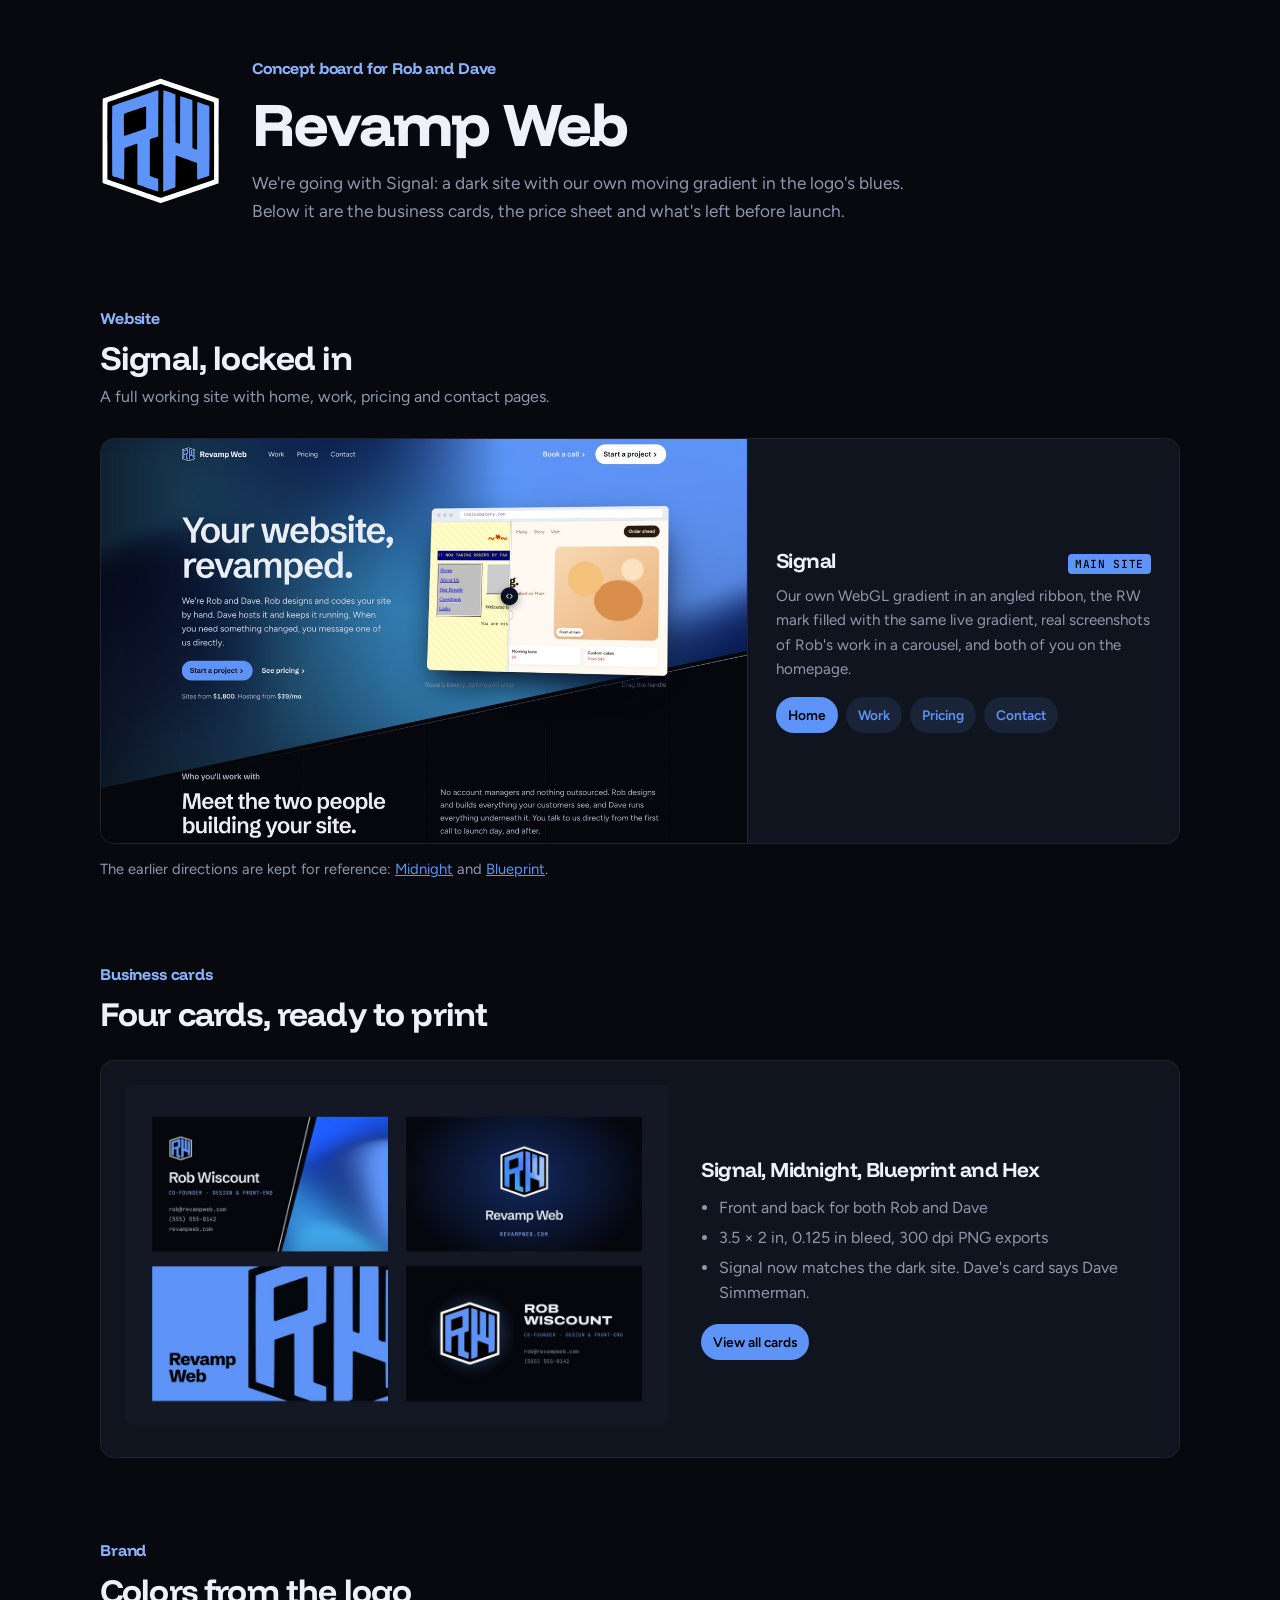
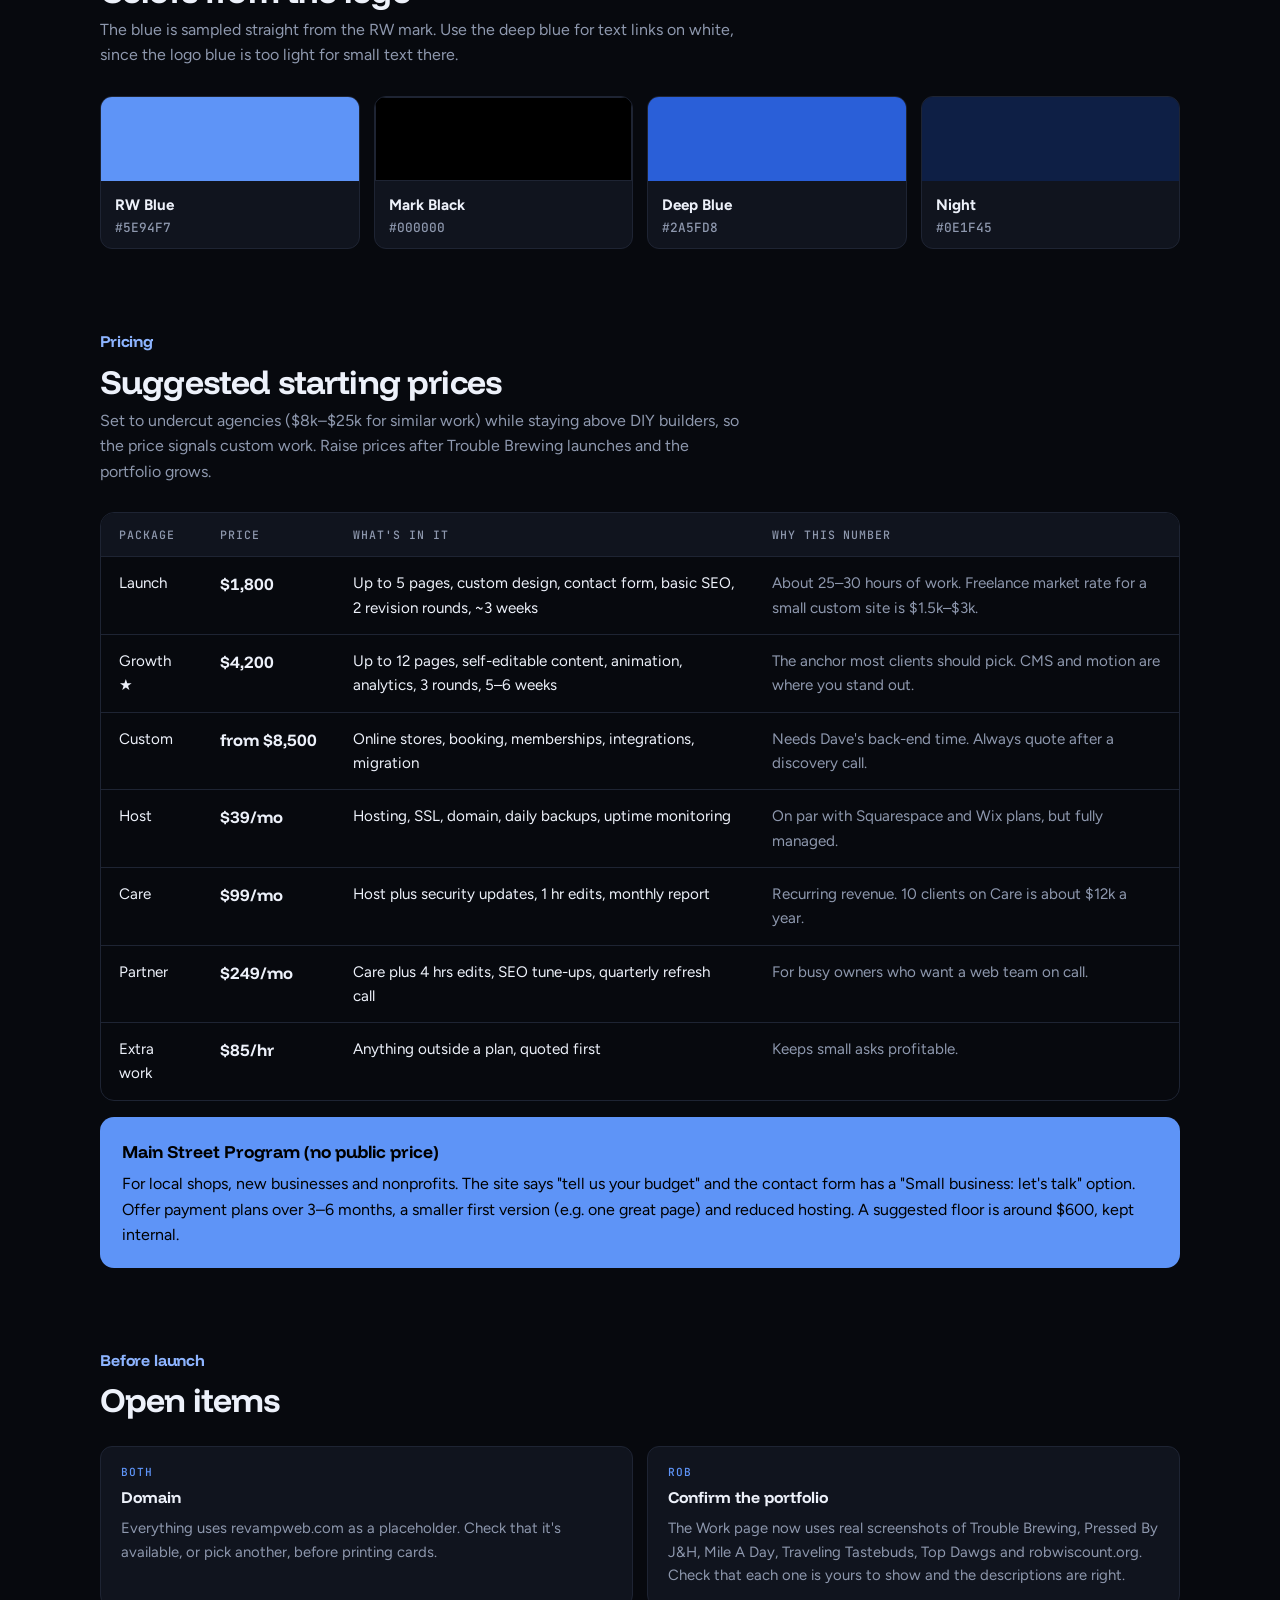
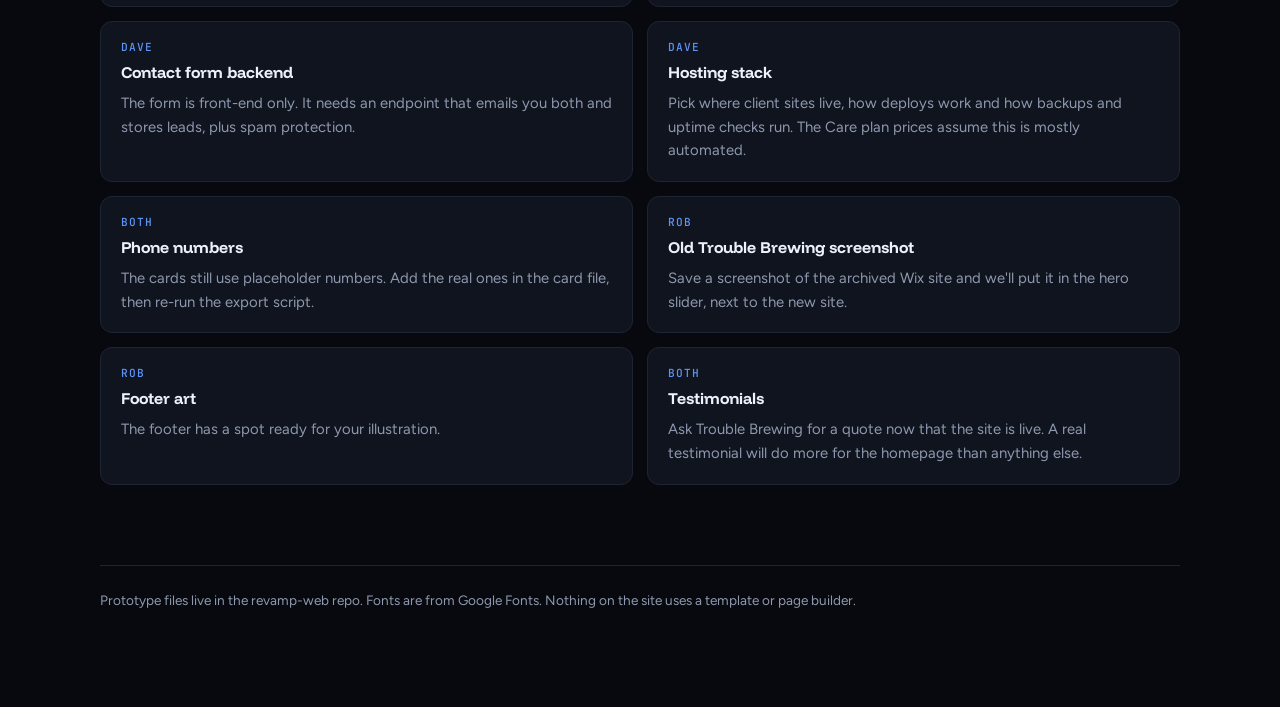
==== commit d2dfeb09: "Footer art with animated light; Funnel Display for titles - Footer uses Rob's RW sculpture image wit" ====
--- a/index.html
+++ b/index.html
@@ -8,7 +8,7 @@
 <link rel="icon" href="assets/brand/rw-logo.svg" type="image/svg+xml">
 <link rel="preconnect" href="https://fonts.googleapis.com">
 <link rel="preconnect" href="https://fonts.gstatic.com" crossorigin>
-<link rel="stylesheet" href="https://fonts.googleapis.com/css2?family=Figtree:wght@400;500;600;700&family=JetBrains+Mono:wght@500&family=Schibsted+Grotesk:wght@700;800&display=swap">
+<link rel="stylesheet" href="https://fonts.googleapis.com/css2?family=Figtree:wght@400;500;600;700&family=JetBrains+Mono:wght@500&family=Funnel+Display:wght@500;600;700&display=swap">
 <style>
 /* Concept board for Rob and Dave. Single dark look on purpose: the logo's black.
    Layout: one reading column, concept cards in a 3-up grid, reference tables below. */
@@ -19,7 +19,7 @@
   --text: #EDF1FA;
   --dim: #8E98AE;
   --blue: #5E94F7;
-  --display: "Schibsted Grotesk", "Helvetica Neue", Arial, sans-serif;
+  --display: "Funnel Display", "Helvetica Neue", Arial, sans-serif;
   --body: "Figtree", system-ui, sans-serif;
   --mono: "JetBrains Mono", ui-monospace, Menlo, monospace;
   color-scheme: dark;
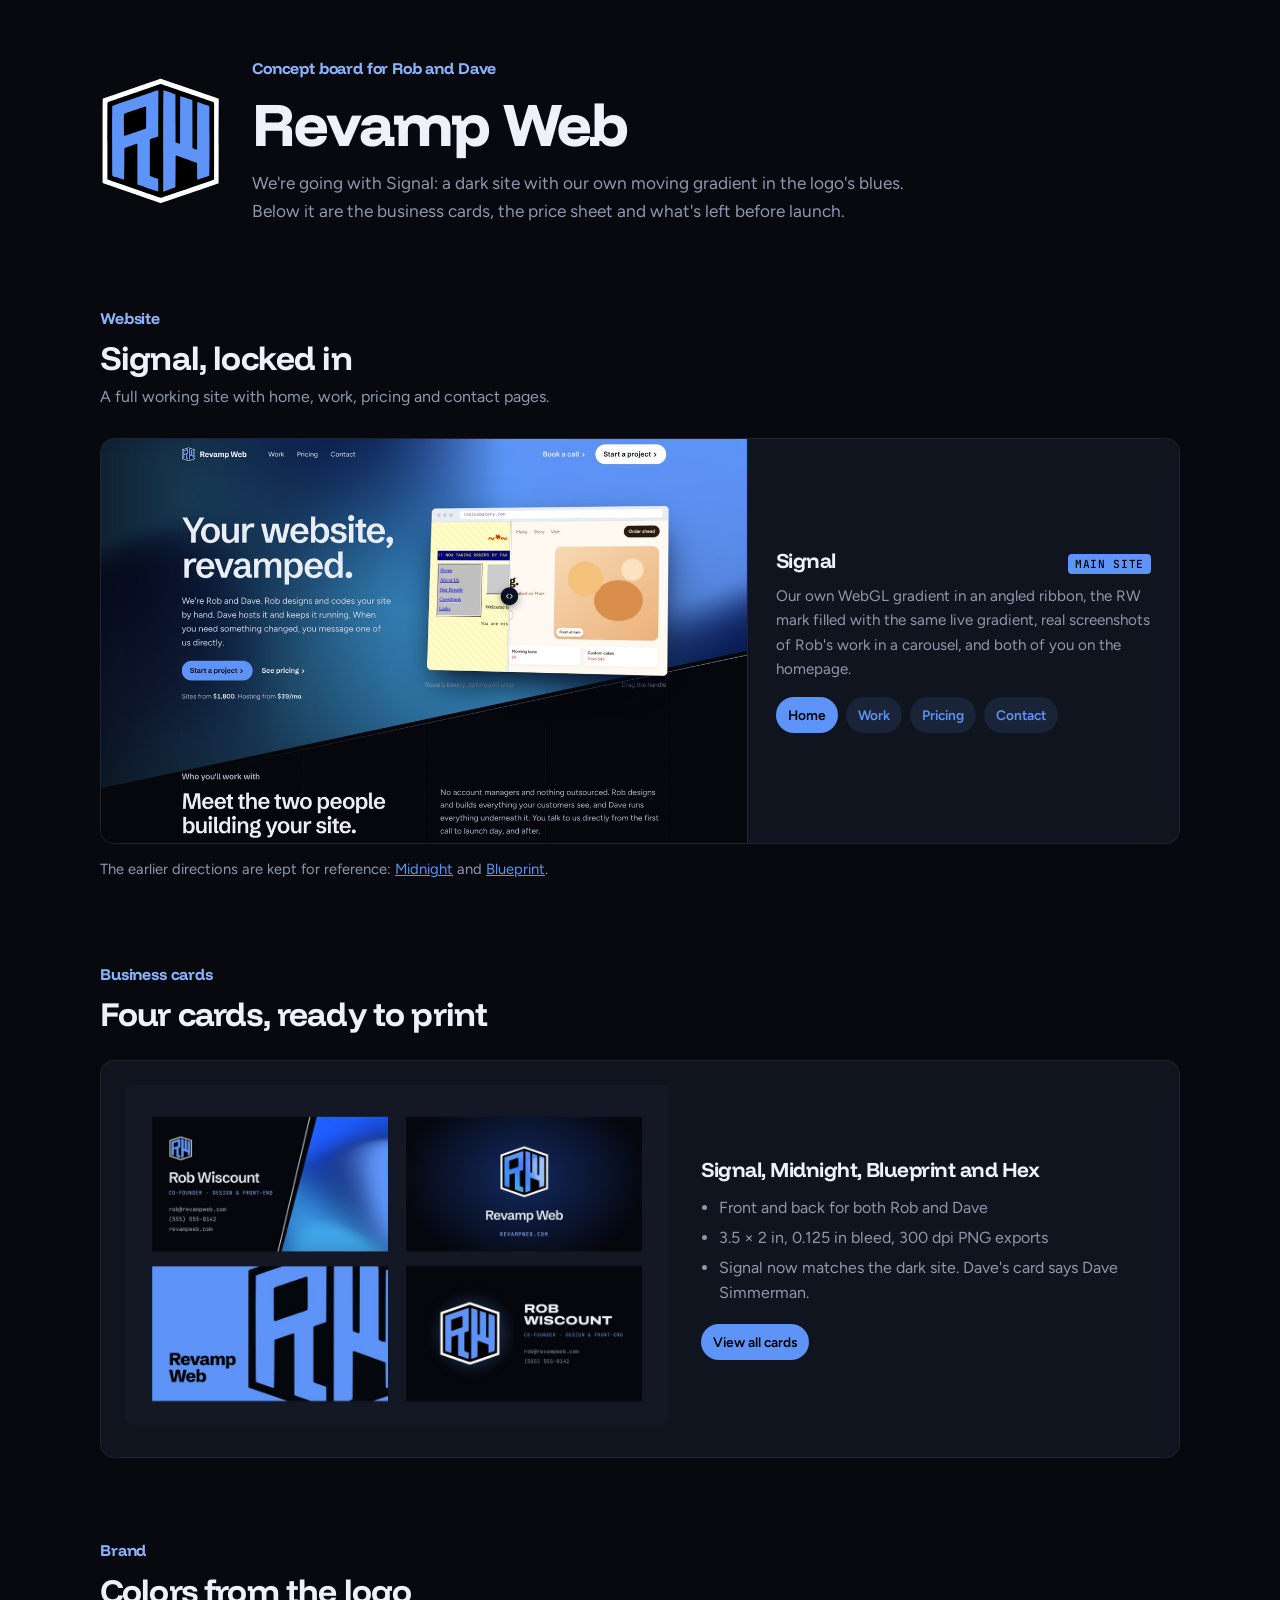
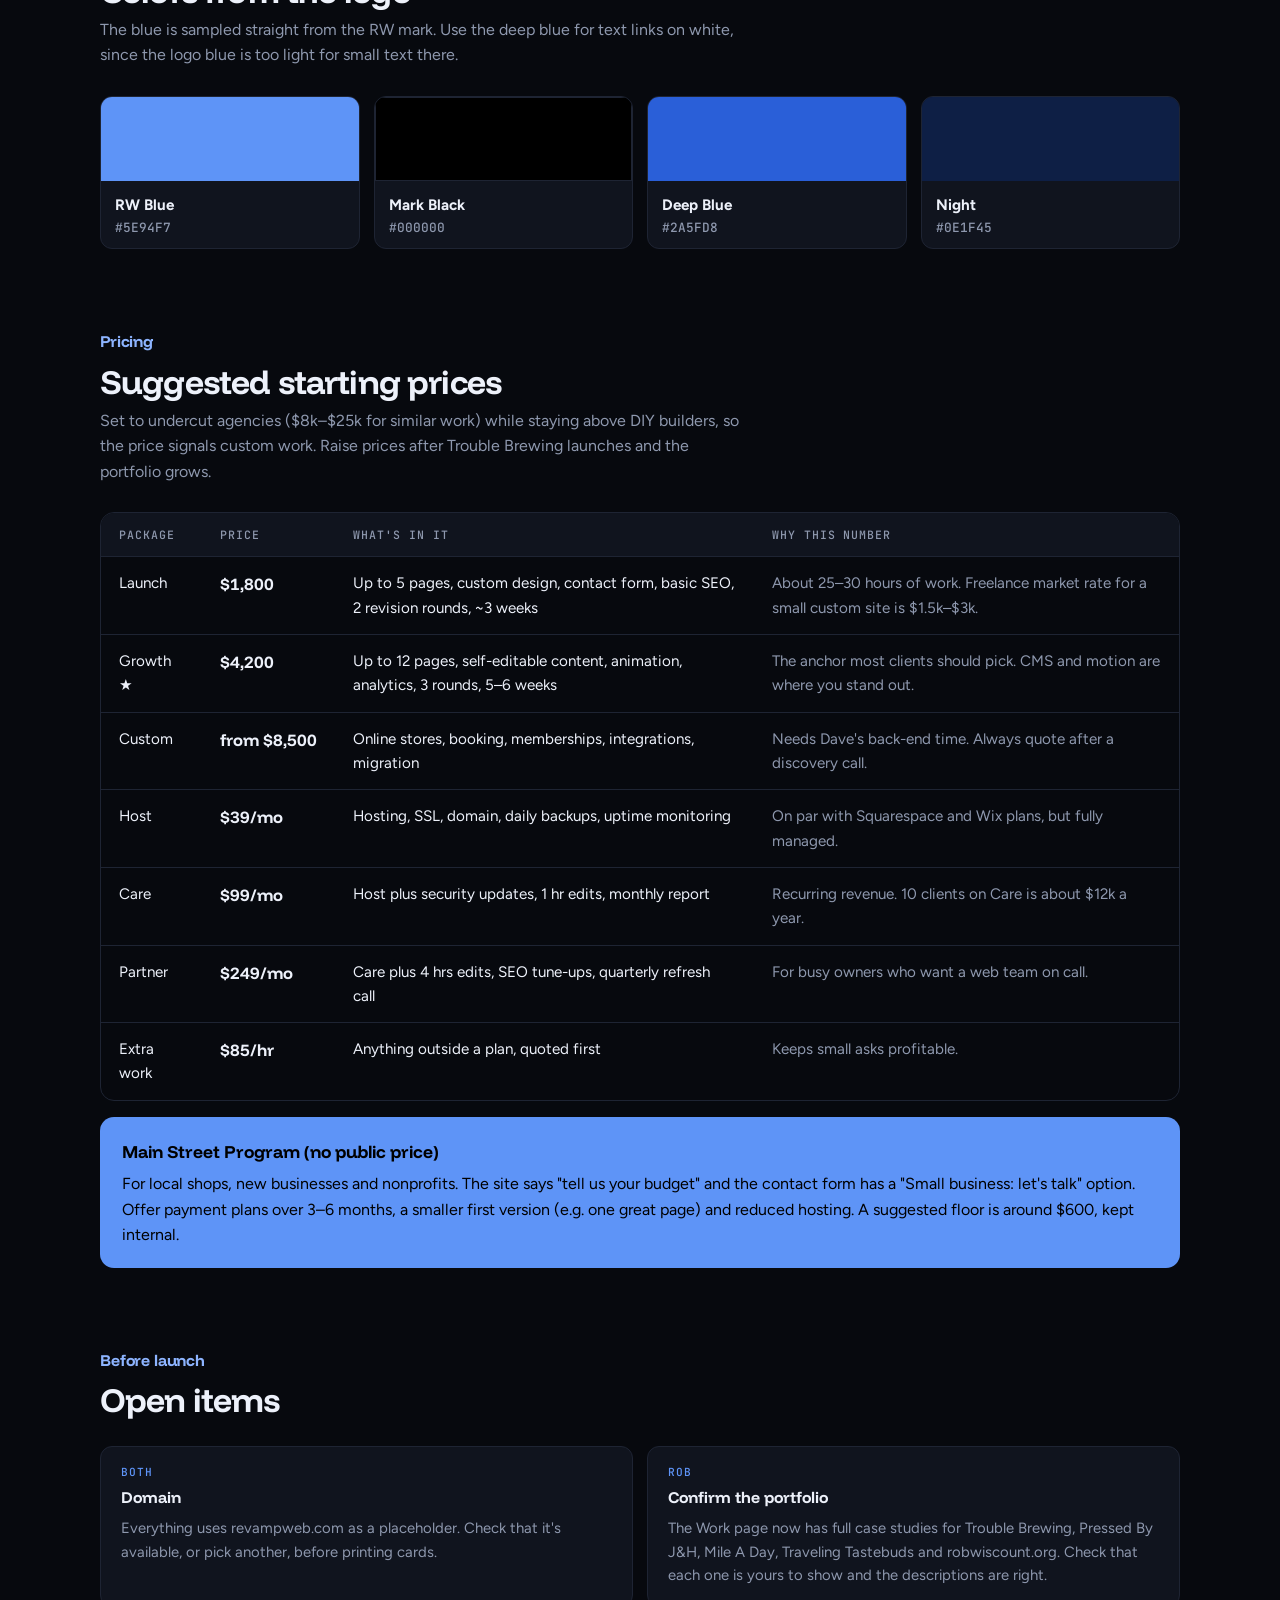
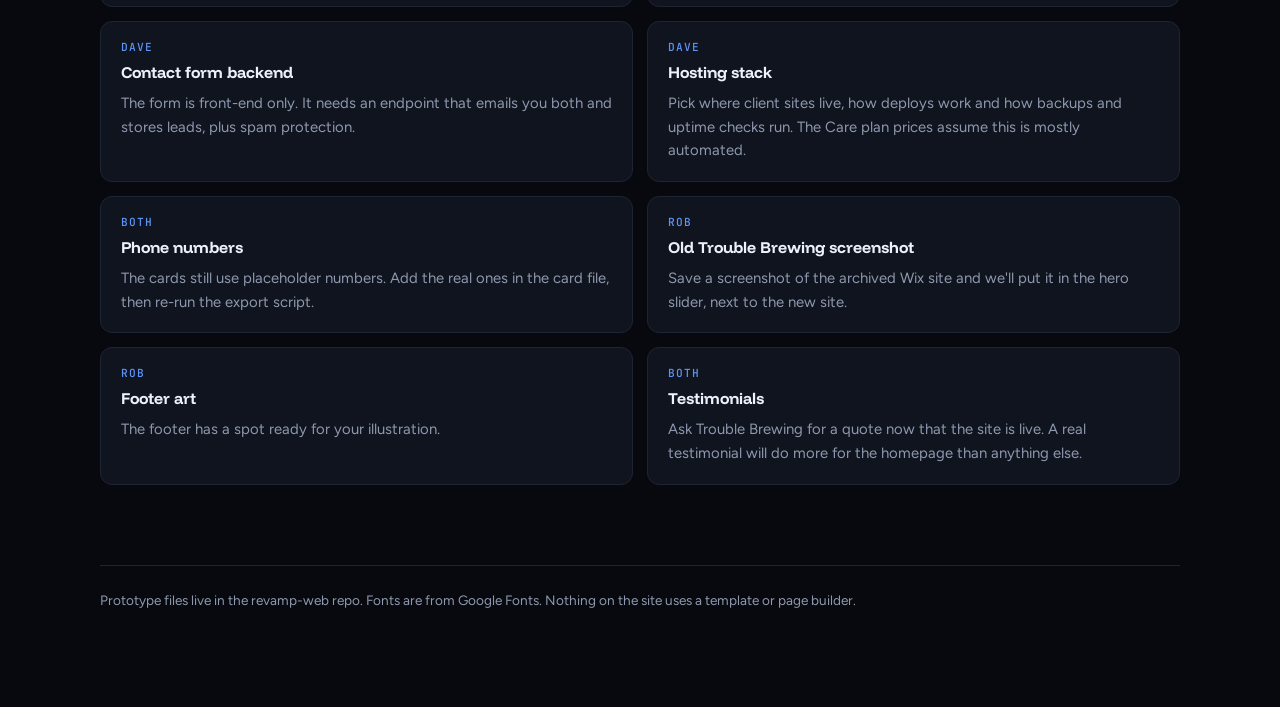
==== commit 37d6faf9: "Rebuild the Work page as case studies; brand beside the monolith on phones - Work page: five project" ====
--- a/index.html
+++ b/index.html
@@ -192,7 +192,7 @@
     </div>
     <div class="todo">
       <div><span class="who">Both</span><b>Domain</b><p>Everything uses revampweb.com as a placeholder. Check that it's available, or pick another, before printing cards.</p></div>
-      <div><span class="who">Rob</span><b>Confirm the portfolio</b><p>The Work page now uses real screenshots of Trouble Brewing, Pressed By J&amp;H, Mile A Day, Traveling Tastebuds, Top Dawgs and robwiscount.org. Check that each one is yours to show and the descriptions are right.</p></div>
+      <div><span class="who">Rob</span><b>Confirm the portfolio</b><p>The Work page now has full case studies for Trouble Brewing, Pressed By J&amp;H, Mile A Day, Traveling Tastebuds and robwiscount.org. Check that each one is yours to show and the descriptions are right.</p></div>
       <div><span class="who">Dave</span><b>Contact form backend</b><p>The form is front-end only. It needs an endpoint that emails you both and stores leads, plus spam protection.</p></div>
       <div><span class="who">Dave</span><b>Hosting stack</b><p>Pick where client sites live, how deploys work and how backups and uptime checks run. The Care plan prices assume this is mostly automated.</p></div>
       <div><span class="who">Both</span><b>Phone numbers</b><p>The cards still use placeholder numbers. Add the real ones in the card file, then re-run the export script.</p></div>
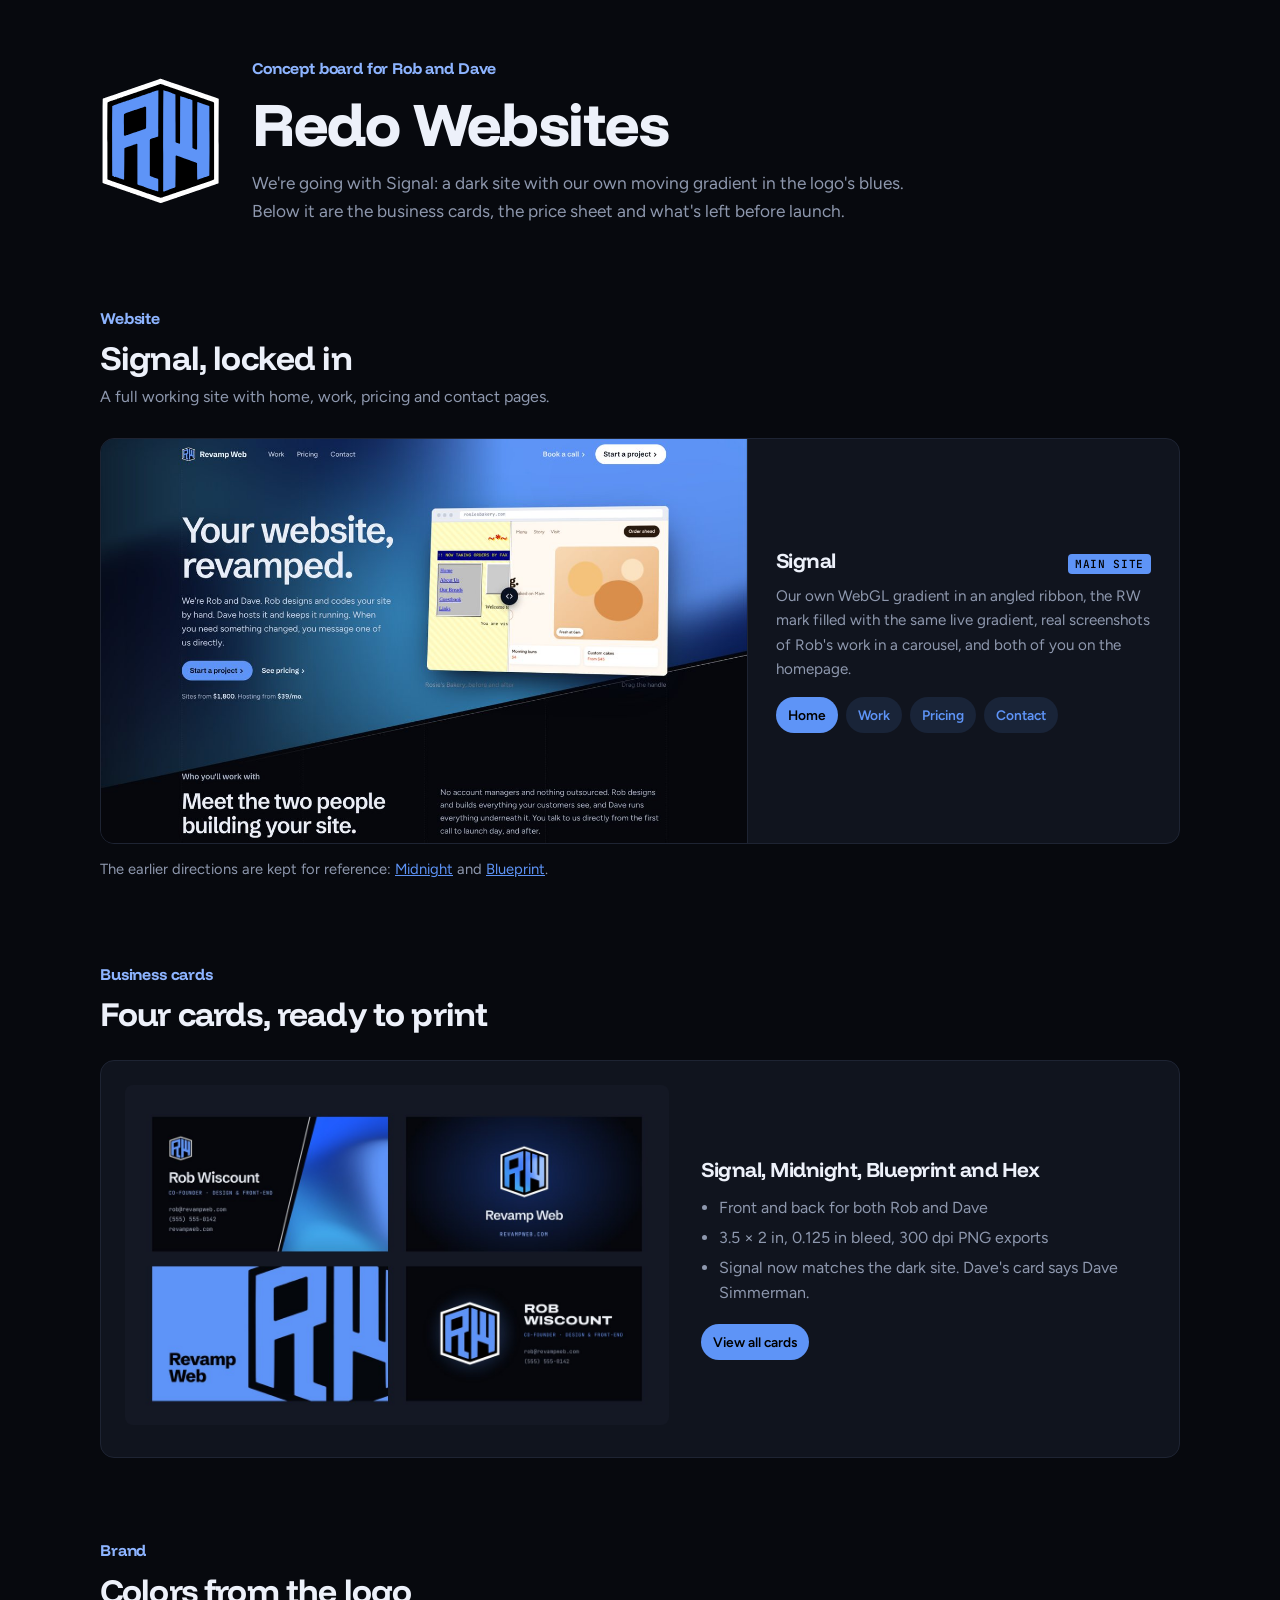
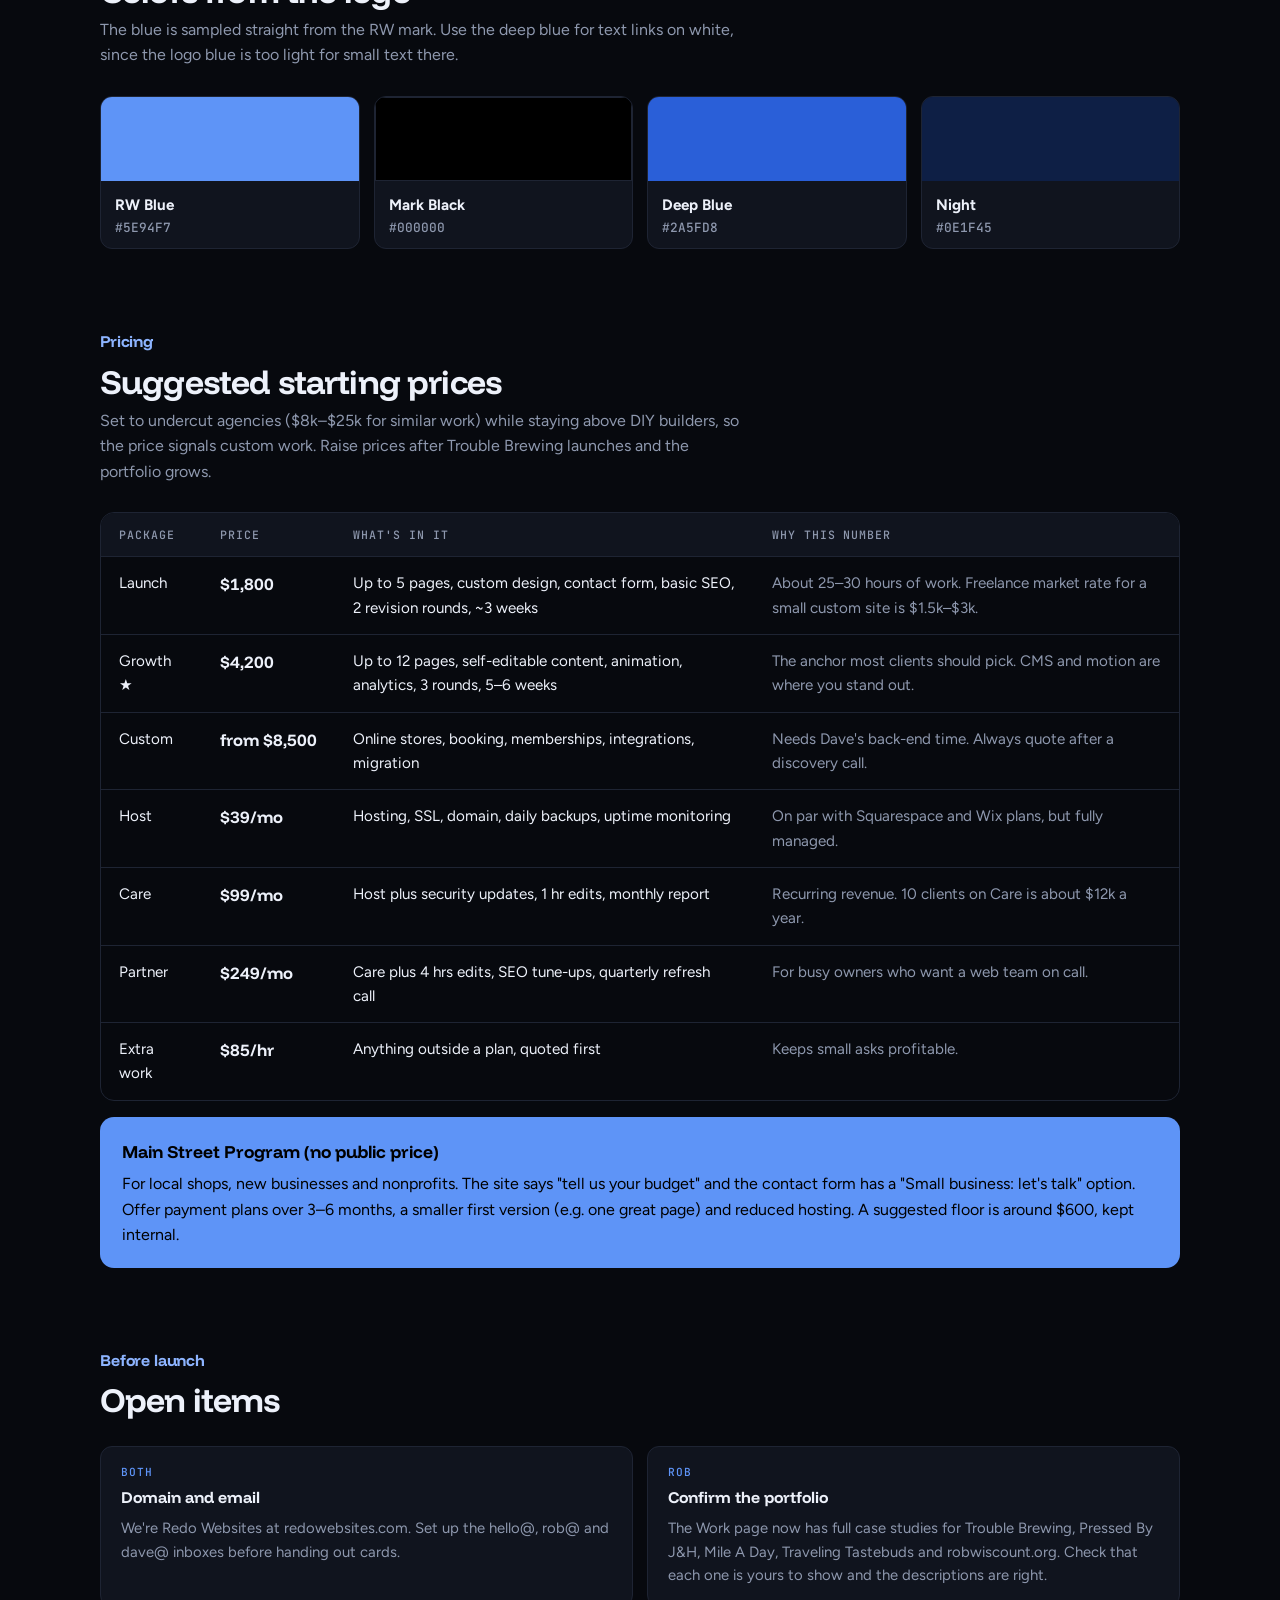
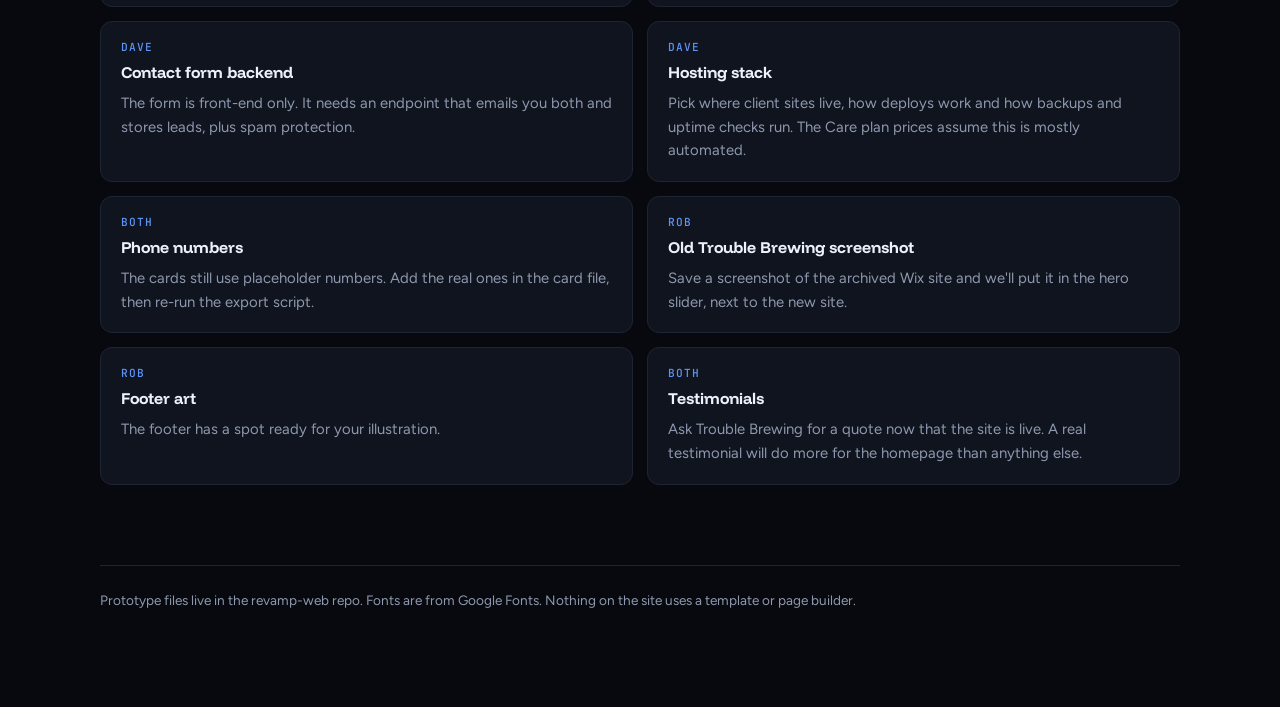
==== commit 4022495f: "Rebrand to Redo Websites - Name, page titles, footer wordmark and meta description - Domain and emai" ====
--- a/index.html
+++ b/index.html
@@ -3,7 +3,7 @@
 <head>
 <meta charset="utf-8">
 <meta name="viewport" content="width=device-width, initial-scale=1, viewport-fit=cover">
-<title>Revamp Web Concepts</title>
+<title>Redo Websites Concepts</title>
 <meta name="claude:viewport-fit-sides" content="cover">
 <link rel="icon" href="assets/brand/rw-logo.svg" type="image/svg+xml">
 <link rel="preconnect" href="https://fonts.googleapis.com">
@@ -101,10 +101,10 @@
 <body>
 <div class="wrap">
   <header class="intro">
-    <img src="assets/brand/rw-logo.svg" alt="Revamp Web logo">
+    <img src="assets/brand/rw-logo.svg" alt="Redo Websites logo">
     <div>
       <span class="label">Concept board for Rob and Dave</span>
-      <h1>Revamp Web</h1>
+      <h1>Redo Websites</h1>
       <p>We're going with Signal: a dark site with our own moving gradient in the logo's blues. Below it are the business cards, the price sheet and what's left before launch.</p>
     </div>
   </header>
@@ -191,7 +191,7 @@
       <h2>Open items</h2>
     </div>
     <div class="todo">
-      <div><span class="who">Both</span><b>Domain</b><p>Everything uses revampweb.com as a placeholder. Check that it's available, or pick another, before printing cards.</p></div>
+      <div><span class="who">Both</span><b>Domain and email</b><p>We're Redo Websites at redowebsites.com. Set up the hello@, rob@ and dave@ inboxes before handing out cards.</p></div>
       <div><span class="who">Rob</span><b>Confirm the portfolio</b><p>The Work page now has full case studies for Trouble Brewing, Pressed By J&amp;H, Mile A Day, Traveling Tastebuds and robwiscount.org. Check that each one is yours to show and the descriptions are right.</p></div>
       <div><span class="who">Dave</span><b>Contact form backend</b><p>The form is front-end only. It needs an endpoint that emails you both and stores leads, plus spam protection.</p></div>
       <div><span class="who">Dave</span><b>Hosting stack</b><p>Pick where client sites live, how deploys work and how backups and uptime checks run. The Care plan prices assume this is mostly automated.</p></div>
